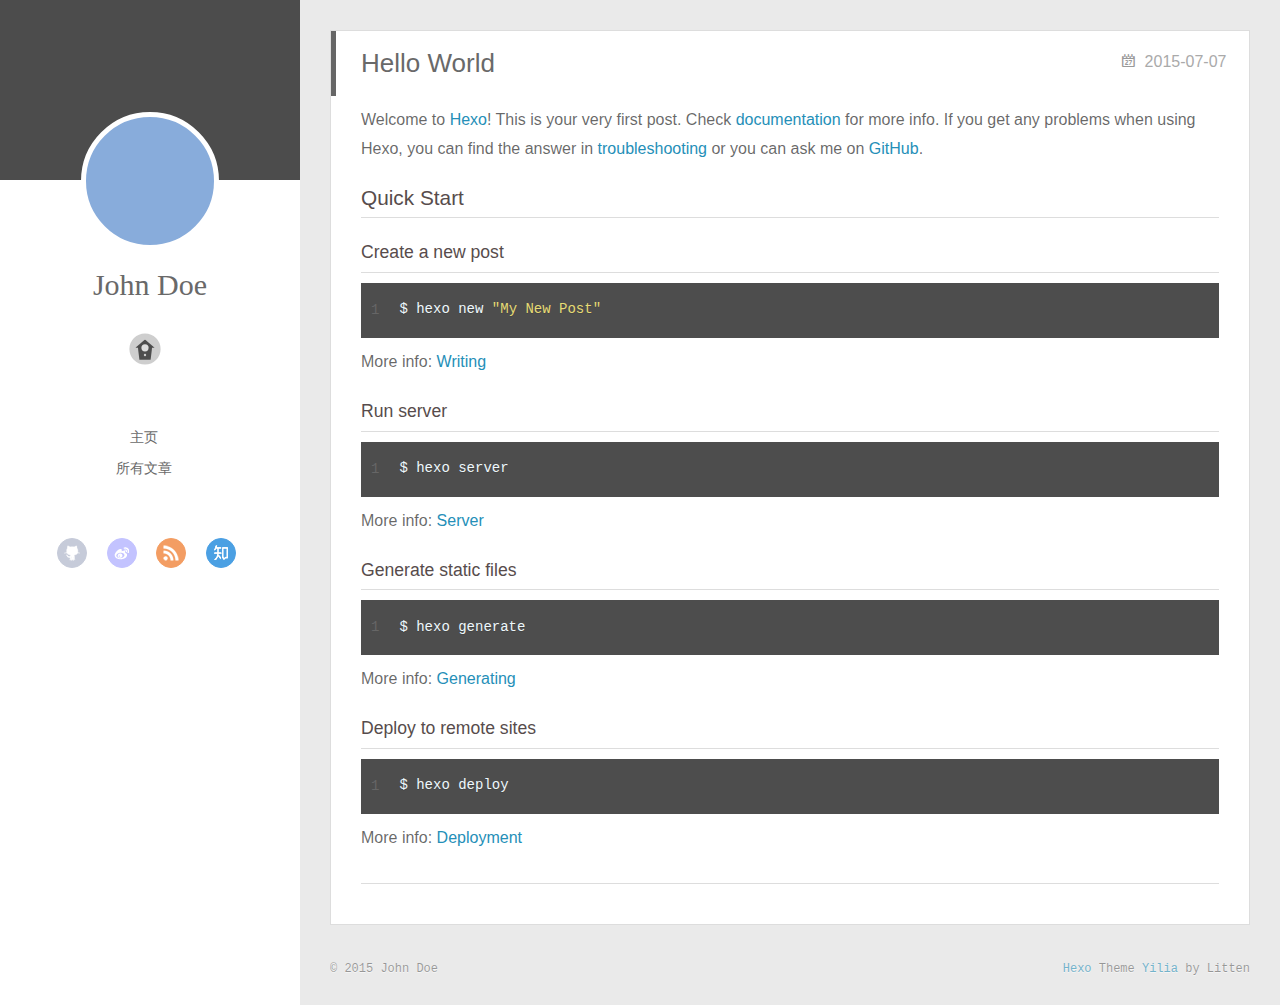
==== index.html @ b0543383 "Site updated: 2015-07-07 23:14:39" ====
<!DOCTYPE html>
<html>
<head>
  <meta charset="utf-8">
  
  <title>Hexo</title>
  <meta name="viewport" content="width=device-width, initial-scale=1, maximum-scale=1">
  <meta name="description">
<meta property="og:type" content="website">
<meta property="og:title" content="Hexo">
<meta property="og:url" content="http://yoursite.com/index.html">
<meta property="og:site_name" content="Hexo">
<meta property="og:description">
<meta name="twitter:card" content="summary">
<meta name="twitter:title" content="Hexo">
<meta name="twitter:description">
  
    <link rel="alternative" href="/atom.xml" title="Hexo" type="application/atom+xml">
  
  
    <link rel="icon" href="/favicon.png">
  
  <link rel="stylesheet" href="/css/style.css" type="text/css">
</head>
<body>
  <div id="container">
    <div class="left-col">
    <div class="overlay"></div>
<div class="intrude-less">
	<header id="header" class="inner">
		<a href="/" class="profilepic">
			
			<img lazy-src="null" class="js-avatar">
			
		</a>

		<hgroup>
		  <h1 class="header-author"><a href="/">John Doe</a></h1>
		</hgroup>

		

		
			<div class="switch-btn">
				<div class="icon">
					<div class="icon-ctn">
						<div class="icon-wrap icon-house" data-idx="0">
							<div class="birdhouse"></div>
							<div class="birdhouse_holes"></div>
						</div>
						<div class="icon-wrap icon-ribbon hide" data-idx="1">
							<div class="ribbon"></div>
						</div>
						
						<div class="icon-wrap icon-link hide" data-idx="2">
							<div class="loopback_l"></div>
							<div class="loopback_r"></div>
						</div>
						
						
						<div class="icon-wrap icon-me hide" data-idx="3">
							<div class="user"></div>
							<div class="shoulder"></div>
						</div>
						
					</div>
					
				</div>
				<div class="tips-box hide">
					<div class="tips-arrow"></div>
					<ul class="tips-inner">
						<li>菜单</li>
						<li>标签</li>
						
						<li>友情链接</li>
						
						
						<li>关于我</li>
						
					</ul>
				</div>
			</div>
		

		<div class="switch-area">
			<div class="switch-wrap">
				<section class="switch-part switch-part1">
					<nav class="header-menu">
						<ul>
						
							<li><a href="/">主页</a></li>
				        
							<li><a href="/archives">所有文章</a></li>
				        
						</ul>
					</nav>
					<nav class="header-nav">
						<div class="social">
							
								<a class="github" target="_blank" href="/#" title="github">github</a>
					        
								<a class="weibo" target="_blank" href="/#" title="weibo">weibo</a>
					        
								<a class="rss" target="_blank" href="/#" title="rss">rss</a>
					        
								<a class="zhihu" target="_blank" href="/#" title="zhihu">zhihu</a>
					        
						</div>
					</nav>
				</section>
				
				
				<section class="switch-part switch-part2">
					<div class="widget tagcloud" id="js-tagcloud">
						
					</div>
				</section>
				
				
				
				<section class="switch-part switch-part3">
					<div id="js-friends">
					
			          <a target="_blank" class="main-nav-link switch-friends-link" href="http://localhost:4000/">奥巴马的博客</a>
			        
			          <a target="_blank" class="main-nav-link switch-friends-link" href="http://localhost:4000/">卡卡的美丽传说</a>
			        
			          <a target="_blank" class="main-nav-link switch-friends-link" href="http://localhost:4000/">本泽马的博客</a>
			        
			          <a target="_blank" class="main-nav-link switch-friends-link" href="http://localhost:4000/">吉格斯的博客</a>
			        
			          <a target="_blank" class="main-nav-link switch-friends-link" href="http://localhost:4000/">习大大大不同</a>
			        
			          <a target="_blank" class="main-nav-link switch-friends-link" href="http://localhost:4000/">托蒂的博客</a>
			        
			        </div>
				</section>
				

				
				
				<section class="switch-part switch-part4">
				
					<div id="js-aboutme">我是谁，我从哪里来，我到哪里去？我就是我，是颜色不一样的吃货…</div>
				</section>
				
			</div>
		</div>
	</header>				
</div>
    </div>
    <div class="mid-col">
      <nav id="mobile-nav">
  	<div class="overlay">
  		<div class="slider-trigger"></div>
  		<h1 class="header-author js-mobile-header hide">John Doe</h1>
  	</div>
	<div class="intrude-less">
		<header id="header" class="inner">
			<div class="profilepic">
				<img lazy-src="null" class="js-avatar">
			</div>
			<hgroup>
			  <h1 class="header-author">John Doe</h1>
			</hgroup>
			
			<nav class="header-menu">
				<ul>
				
					<li><a href="/">主页</a></li>
		        
					<li><a href="/archives">所有文章</a></li>
		        
		        <div class="clearfix"></div>
				</ul>
			</nav>
			<nav class="header-nav">
				<div class="social">
					
						<a class="github" target="_blank" href="/#" title="github">github</a>
			        
						<a class="weibo" target="_blank" href="/#" title="weibo">weibo</a>
			        
						<a class="rss" target="_blank" href="/#" title="rss">rss</a>
			        
						<a class="zhihu" target="_blank" href="/#" title="zhihu">zhihu</a>
			        
				</div>
			</nav>
		</header>				
	</div>
</nav>
      <div class="body-wrap">
  
    <article id="post-hello-world" class="article article-type-post" itemscope itemprop="blogPost">
  
    <div class="article-meta">
      <a href="/2015/07/07/hello-world/" class="article-date">
  	<time datetime="2015-07-07T14:28:17.000Z" itemprop="datePublished">2015-07-07</time>
</a>
    </div>
  
  <div class="article-inner">
    
      <input type="hidden" class="isFancy" />
    
    
      <header class="article-header">
        
  
    <h1 itemprop="name">
      <a class="article-title" href="/2015/07/07/hello-world/">Hello World</a>
    </h1>
  

      </header>
      
    
    <div class="article-entry" itemprop="articleBody">
      
        <p>Welcome to <a href="http://hexo.io/" target="_blank" rel="external">Hexo</a>! This is your very first post. Check <a href="http://hexo.io/docs/" target="_blank" rel="external">documentation</a> for more info. If you get any problems when using Hexo, you can find the answer in <a href="http://hexo.io/docs/troubleshooting.html" target="_blank" rel="external">troubleshooting</a> or you can ask me on <a href="https://github.com/hexojs/hexo/issues" target="_blank" rel="external">GitHub</a>.</p>
<h2 id="Quick_Start">Quick Start</h2><h3 id="Create_a_new_post">Create a new post</h3><figure class="highlight bash"><table><tr><td class="gutter"><pre><span class="line">1</span><br></pre></td><td class="code"><pre><span class="line">$ hexo new <span class="string">"My New Post"</span></span><br></pre></td></tr></table></figure>
<p>More info: <a href="http://hexo.io/docs/writing.html" target="_blank" rel="external">Writing</a></p>
<h3 id="Run_server">Run server</h3><figure class="highlight bash"><table><tr><td class="gutter"><pre><span class="line">1</span><br></pre></td><td class="code"><pre><span class="line">$ hexo server</span><br></pre></td></tr></table></figure>
<p>More info: <a href="http://hexo.io/docs/server.html" target="_blank" rel="external">Server</a></p>
<h3 id="Generate_static_files">Generate static files</h3><figure class="highlight bash"><table><tr><td class="gutter"><pre><span class="line">1</span><br></pre></td><td class="code"><pre><span class="line">$ hexo generate</span><br></pre></td></tr></table></figure>
<p>More info: <a href="http://hexo.io/docs/generating.html" target="_blank" rel="external">Generating</a></p>
<h3 id="Deploy_to_remote_sites">Deploy to remote sites</h3><figure class="highlight bash"><table><tr><td class="gutter"><pre><span class="line">1</span><br></pre></td><td class="code"><pre><span class="line">$ hexo deploy</span><br></pre></td></tr></table></figure>
<p>More info: <a href="http://hexo.io/docs/deployment.html" target="_blank" rel="external">Deployment</a></p>

      
    </div>
    
    <div class="article-info article-info-index">
      
      
      

      
      <div class="clearfix"></div>
    </div>
    
  </div>
  
</article>







  
  
</div>
      <footer id="footer">
  <div class="outer">
    <div id="footer-info">
    	<div class="footer-left">
    		&copy; 2015 John Doe
    	</div>
      	<div class="footer-right">
      		<a href="http://hexo.io/" target="_blank">Hexo</a>  Theme <a href="https://github.com/litten/hexo-theme-yilia" target="_blank">Yilia</a> by Litten
      	</div>
    </div>
  </div>
</footer>
    </div>
    
  <link rel="stylesheet" href="/fancybox/jquery.fancybox.css" type="text/css">


<script>
	var yiliaConfig = {
		fancybox: true,
		mathjax: true,
		animate: true,
		isHome: true,
		isPost: false,
		isArchive: false,
		isTag: false,
		isCategory: false,
		open_in_new: false
	}
</script>
<script src="http://7.url.cn/edu/jslib/comb/require-2.1.6,jquery-1.9.1.min.js" type="text/javascript"></script>
<script src="/js/main.js" type="text/javascript"></script>






<script type="text/x-mathjax-config">
MathJax.Hub.Config({
    tex2jax: {
        inlineMath: [ ['$','$'], ["\\(","\\)"]  ],
        processEscapes: true,
        skipTags: ['script', 'noscript', 'style', 'textarea', 'pre', 'code']
    }
});

MathJax.Hub.Queue(function() {
    var all = MathJax.Hub.getAllJax(), i;
    for(i=0; i < all.length; i += 1) {
        all[i].SourceElement().parentNode.className += ' has-jax';                 
    }       
});
</script>

<script type="text/javascript" src="http://cdn.mathjax.org/mathjax/latest/MathJax.js?config=TeX-AMS-MML_HTMLorMML">
</script>


  </div>
</body>
</html>
---- css/style.css ----
body {
  width: 100%;
}
body:before,
body:after {
  content: "";
  display: table;
}
body:after {
  clear: both;
}
@font-face {
  font-family: 'FontAwesome';
  src: url("fonts/fontawesome-webfont.eot");
  src: url("fonts/fontawesome-webfont.eot?#iefix") format("embedded-opentype"), url("fonts/fontawesome-webfont.woff") format("woff"), url("fonts/fontawesome-webfont.ttf") format("truetype"), url("fonts/fontawesome-webfont.svgz#FontAwesomeRegular") format("svg"), url("fonts/fontawesome-webfont.svg#FontAwesomeRegular") format("svg");
  font-weight: normal;
  font-style: normal;
}
html,
body,
div,
span,
applet,
object,
iframe,
h1,
h2,
h3,
h4,
h5,
h6,
p,
blockquote,
pre,
a,
abbr,
acronym,
address,
big,
cite,
code,
del,
dfn,
em,
img,
ins,
kbd,
q,
s,
samp,
small,
strike,
strong,
sub,
sup,
tt,
var,
dl,
dt,
dd,
ol,
ul,
li,
fieldset,
form,
label,
legend,
table,
caption,
tbody,
tfoot,
thead,
tr,
th,
td {
  margin: 0;
  padding: 0;
  border: 0;
  outline: 0;
  font-weight: inherit;
  font-style: inherit;
  font-family: inherit;
  font-size: 100%;
  vertical-align: baseline;
}
body {
  line-height: 1;
  color: #000;
  background: #fff;
}
ol,
ul {
  list-style: none;
}
table {
  border-collapse: separate;
  border-spacing: 0;
  vertical-align: middle;
}
caption,
th,
td {
  text-align: left;
  font-weight: normal;
  vertical-align: middle;
}
a img {
  border: none;
}
ol {
  list-style: decimal;
  padding-left: 20px;
}
ul {
  list-style: none;
}
input,
button {
  margin: 0;
  padding: 0;
}
input::-moz-focus-inner,
button::-moz-focus-inner {
  border: 0;
  padding: 0;
}
@font-face {
  font-family: FontAwesome;
  font-style: normal;
  font-weight: normal;
  src: url("fonts/fontawesome-webfont.eot?v=#4.0.3");
  src: url("fonts/fontawesome-webfont.eot?#iefix&v=#4.0.3") format("embedded-opentype"), url("fonts/fontawesome-webfont.woff?v=#4.0.3") format("woff"), url("fonts/fontawesome-webfont.ttf?v=#4.0.3") format("truetype"), url("fonts/fontawesome-webfont.svg#fontawesomeregular?v=#4.0.3") format("svg");
}
html,
body,
#container {
  height: 100%;
}
body {
  font-family: "微软雅黑", "HelveticaNeue-Light", "Helvetica Neue Light", "Helvetica Neue", Helvetica, Arial, sans-serif;
  font-size: 16px;
  background: #fff;
  color: rgba(0,0,0,0.6);
  -webkit-overflow-scrolling: touch;
}
h1,
h2,
h3 {
  display: block;
}
h1 {
  font-size: 1.5em;
}
h2 {
  font-size: 1.3em;
}
h3 {
  font-size: 1.1em;
}
h4,
h5,
h6 {
  font-size: 1em;
}
a {
  text-decoration: none;
  outline-width: 0;
  color: #258fb8;
  outline: none;
}
.alignleft {
  float: left;
}
.alignright {
  float: right;
}
.clearfix {
  *zoom: 1;
}
.clearfix:after {
  content: "";
  display: table;
  clear: both;
}
.inner {
  width: 1000px;
  margin: 0 auto;
}
.hide {
  display: none;
}
@media screen and (max-width: 1040px) {
  .inner {
    width: 100%;
  }
}
#container {
  position: relative;
  min-height: 100%;
}
#container #mobile-nav {
  display: none;
}
#container #mobile-nav .overlay {
  height: 110px;
  position: absolute;
  width: 100%;
  background: #4d4d4d;
}
#container #mobile-nav .overlay.fixed {
  position: fixed;
  height: 42px;
  z-index: 99;
}
#container #mobile-nav #header {
  padding: 10px 0 0 0;
}
#container #mobile-nav #header .profilepic {
  display: block;
  position: relative;
  z-index: 100;
}
#container #mobile-nav #header .header-menu {
  height: auto;
  margin: 10px;
}
#container #mobile-nav #header .header-menu ul {
  text-align: center;
  cursor: default;
}
#container #mobile-nav #header .header-menu li {
  display: inline-block;
  margin: 3px;
}
#container .left-col {
  background: #fff;
  width: 300px;
  position: fixed;
  opacity: 1;
  -webkit-transition: all 0.2s ease-in;
  -moz-transition: all 0.2s ease-in;
  -ms-transition: all 0.2s ease-in;
  transition: all 0.2s ease-in;
  height: 100%;
}
#container .left-col .overlay {
  width: 100%;
  height: 180px;
  background-color: #000;
  position: absolute;
  opacity: 0.7;
}
#container .left-col .intrude-less {
  width: 76%;
  text-align: center;
  margin: 112px auto 0;
}
#container .mid-col {
  position: absolute;
  right: 0;
  min-height: 100%;
  background: #eaeaea;
  left: 300px;
  width: auto;
}
@media screen and (max-width: 800px) {
  #container .left-col {
    display: none;
  }
  #container .mid-col {
    left: 0;
  }
  #container #header .header-nav {
    position: relative;
  }
  #container .header-author.fixed {
    position: fixed;
    top: -13px;
    width: 100%;
    color: #ddd;
  }
  #container .overlay .slider-trigger {
    position: absolute;
    z-index: 101;
    bottom: 0;
    left: 0;
    width: 42px;
    height: 42px;
  }
  #container .overlay .slider-trigger:hover {
    background: #444;
  }
  #container .overlay .slider-trigger:before {
    color: #ddd;
    content: "\f00b";
    font: 16px FontAwesome;
    width: 16px;
    height: 16px;
    margin-left: 9px;
    margin-top: 14px;
    display: block;
  }
  #container .article-header {
    border-left: none;
    padding: 0;
    border-bottom: 1px dotted #ddd;
  }
  #container .article-header h1 {
    margin-bottom: 10px;
  }
  #container .header-subtitle {
    padding: 0 24px;
  }
  #container .article-info-index.article-info {
    padding-top: 10px;
    margin: 0;
    border-top: 1px solid #ddd;
  }
  #container .article-info-post.article-info {
    margin: 0;
    padding-top: 10px;
    border: none;
  }
  #container .article-more-link a {
    float: right;
  }
  #container #viewer-box .viewer-box-l {
    font-size: 14px;
  }
  #container .article {
    padding: 10px;
    margin: 10px;
    font-size: 14px;
  }
  #container .article .article-entry {
    padding-left: 0;
    padding-right: 0;
    padding-top: 10px;
  }
  #container .article .article-title {
    font-size: 18px;
    max-width: 185px;
    display: block;
    margin: 0;
  }
  #container .article .article-meta {
    width: auto;
    height: 30px;
    margin-top: -5px;
    position: ralative;
  }
  #container .article .article-meta .article-date {
    font-size: 12px;
    -webkit-border-radius: 0;
    border-radius: 0;
    color: #666;
    background: none;
    height: auto;
    padding: 0;
    margin: 0;
    width: 100%;
    text-align: left;
    margin-left: 10px;
  }
  #container .article .article-meta .article-date time {
    width: auto;
    float: right;
    margin-right: 10px;
  }
  #container .article .article-meta .article-tag-list {
    margin-top: 7px;
    position: absolute;
    right: 10px;
    top: 0;
  }
  #container .article .article-meta .article-tag-list:before {
    float: left;
    margin-top: 1px;
    left: 0;
  }
  #container .article .article-meta .article-tag-list .article-tag-list-item {
    float: left;
    padding-left: 0;
    width: auto;
    max-width: 83px;
  }
  #container .article .article-meta .article-category {
    margin-top: 7px;
    position: absolute;
    right: 10px;
    top: -30px;
  }
  #container .article .article-meta .article-category:before {
    float: left;
    margin-top: 1px;
    left: 15px;
  }
  #container .article .article-meta .article-category .article-category-link {
    max-width: 83px;
    width: auto;
    padding-left: 10px;
  }
  #container .article .article-nav-link-wrap {
    margin: 5px 0;
  }
  #container .article .article-nav-link-wrap strong {
    float: left;
    margin-right: 5px;
  }
  #container .article #article-nav-older {
    float: none;
    display: block;
  }
  #container .share {
    padding: 3px 10px;
  }
  #container .duoshuo {
    padding: 0 13px;
  }
  #container #disqus_thread {
    padding: 0 13px;
  }
  #container #mobile-nav {
    display: block;
  }
  #container #page-nav .extend {
    opacity: 1;
  }
  #container .instagram .open-ins {
    left: 2px;
    top: -30px;
    color: #aaa;
  }
  #container .info-on-right {
    float: initial;
  }
  #container .archives-wrap {
    margin: 10px 10px 0px;
    padding: 10px;
  }
  #container .archives-wrap .archive-article-title {
    font-size: 14px;
  }
  #container .archives-wrap .archive-year-wrap {
    position: relative;
    padding: 0 0 0 0;
  }
  #container .archives-wrap .archive-year-wrap a {
    padding: 0 0 0 0;
  }
  #container .archives-wrap .article-meta .archive-article-date {
    font-size: 12px;
    margin-right: 10px;
    margin-top: -5px;
  }
  #container .archives-wrap .article-meta .article-tag-list-link {
    font-size: 12px;
  }
  #container .archives .archive-article {
    padding: 10px 0;
    margin-left: 0;
  }
  #container #footer .footer-left {
    float: initial;
    margin-bottom: 10px;
  }
  #container #footer .footer-right {
    float: initial;
  }
}
.header-author {
  text-align: center;
  margin: 0.67em 0;
  font-family: Roboto, "Roboto", serif;
  font-size: 30px;
  -webkit-transition: 0.3s;
  -moz-transition: 0.3s;
  -ms-transition: 0.3s;
  transition: 0.3s;
}
#header {
  width: 100%;
}
#header a {
  color: #696969;
}
#header a:hover {
  color: #b0a0aa;
}
#header .profilepic {
  text-align: center;
  display: block;
  border: 5px solid #fff;
  -webkit-border-radius: 300px;
  border-radius: 300px;
  width: 128px;
  height: 128px;
  margin: 0 auto;
  position: relative;
  overflow: hidden;
  background: #88acdb;
  -webkit-transition: all 0.2s ease-in;
  display: -webkit-box;
  -webkit-box-orient: horizontal;
  -webkit-box-pack: center;
  -webkit-box-align: center;
  text-align: center;
}
#header .profilepic img {
  width: 20%;
  height: 20%;
  -webkit-border-radius: 300px;
  border-radius: 300px;
  opacity: 0;
  -webkit-transition: all 0.2s ease-in;
}
#header .profilepic img.show {
  width: 100%;
  height: 100%;
  opacity: 1;
}
#header .header-subtitle {
  text-align: center;
  color: #999;
  font-size: 14px;
  line-height: 25px;
  overflow: hidden;
  text-overflow: ellipsis;
  display: -webkit-box;
  -webkit-line-clamp: 2;
  -webkit-box-orient: vertical;
}
#header .header-menu {
  font-weight: 300;
  line-height: 31px;
  cursor: pointer;
  text-transform: uppercase;
  float: none;
  height: 150px;
  margin-left: -12px;
  text-align: center;
  display: -webkit-box;
  -webkit-box-orient: horizontal;
  -webkit-box-pack: center;
  -webkit-box-align: center;
}
#header .header-menu li {
  cursor: default;
}
#header .header-menu li a {
  font-size: 14px;
  min-width: 300px;
}
#header .switch-area {
  position: relative;
  width: 100%;
  overflow: hidden;
  min-height: 500px;
  font-size: 14px;
}
#header .switch-area .switch-wrap {
  -webkit-transition: -webkit-transform 0.3s ease-in;
  -moz-transition: -moz-transform 0.3s ease-in;
  -ms-transition: -ms-transform 0.3s ease-in;
  transition: transform 0.3s ease-in;
  position: relative;
}
#header .turn-left {
  -webkit-transform: translate(-100%, 0);
  -moz-transform: translate(-100%, 0);
  -ms-transform: translate(-100%, 0);
  transform: translate(-100%, 0);
}
#header .header-nav {
  width: 100%;
  position: absolute;
  -webkit-transition: -webkit-transform 0.3s ease-in;
  -moz-transition: -moz-transform 0.3s ease-in;
  -ms-transition: -ms-transform 0.3s ease-in;
  transition: transform 0.3s ease-in;
}
#header .header-nav .social {
  margin-right: 15px;
  margin-top: 10px;
  text-align: center;
}
#header .header-nav .social a {
  -webkit-border-radius: 50%;
  border-radius: 50%;
  display: -moz-inline-stack;
  display: inline-block;
  vertical-align: middle;
  *vertical-align: auto;
  zoom: 1;
  *display: inline;
  text-indent: -9999px;
  margin: 0 8px 15px 8px;
  opacity: 0.7;
  width: 28px;
  height: 28px;
  -webkit-transition: 0.3s;
  -moz-transition: 0.3s;
  -ms-transition: 0.3s;
  transition: 0.3s;
}
#header .header-nav .social a:hover {
  opacity: 1;
}
#header .header-nav .social a:last-of-type {
  margin-right: 0;
}
#header .header-nav .social a.weibo {
  background: url("/img/weibo.png") center no-repeat #aaf;
  border: 1px solid #aaf;
}
#header .header-nav .social a.weibo:hover {
  border: 1px solid #aaf;
}
#header .header-nav .social a.rss {
  background: url("/img/rss.png") center no-repeat #ef7522;
  border: 1px solid #ef7522;
}
#header .header-nav .social a.rss:hover {
  border: 1px solid #cf5d0f;
}
#header .header-nav .social a.github {
  background: url("/img/github.png") center no-repeat #afb6ca;
  border: 1px solid #afb6ca;
}
#header .header-nav .social a.github:hover {
  border: 1px solid #909ab6;
}
#header .header-nav .social a.facebook {
  background: url("/img/facebook.png") center no-repeat #3b5998;
  border: 1px solid #3b5998;
}
#header .header-nav .social a.facebook:hover {
  border: 1px solid #2d4373;
}
#header .header-nav .social a.google {
  background: url("/img/google.png") center no-repeat #c83d20;
  border: 1px solid #c83d20;
}
#header .header-nav .social a.google:hover {
  border: 1px solid #9c3019;
}
#header .header-nav .social a.twitter {
  background: url("/img/twitter.png") center no-repeat #55cff8;
  border: 1px solid #55cff8;
}
#header .header-nav .social a.twitter:hover {
  border: 1px solid #24c1f6;
}
#header .header-nav .social a.linkedin {
  background: url("/img/linkedin.png") center no-repeat #005a87;
  border: 1px solid #005a87;
}
#header .header-nav .social a.linkedin:hover {
  border: 1px solid #006b98;
}
#header .header-nav .social a.zhihu {
  background: url("/img/zhihu.png") center no-repeat #0078d8;
  border: 1px solid #0078d8;
}
#header .header-nav .social a.zhihu:hover {
  border: 1px solid #0078d8;
}
#header .header-nav .social a.douban {
  background: url("/img/douban.png") center no-repeat #06c611;
  border: 1px solid #06c611;
}
#header .header-nav .social a.douban:hover {
  border: 1px solid #06c611;
}
#header .header-nav .social a.mail {
  background: url("/img/mail.png") center no-repeat #005a87;
  border: 1px solid #005a87;
}
#header .header-nav .social a.mail:hover {
  border: 1px solid #006b98;
}
#header .switch-part {
  width: 100%;
  position: absolute;
}
#header .switch-part1 {
  left: 0;
}
#header .switch-part2 {
  left: 100%;
  top: 20px;
  overlay-x: hidden;
  overflow-y: auto;
  max-height: 200px;
}
#header .switch-part3 {
  left: 200%;
  line-height: 30px;
}
#header .switch-part3 .switch-friends-link {
  margin-right: 9px;
  -webkit-border-radius: 3px;
  border-radius: 3px;
  padding: 5px;
}
#header .switch-part3 .switch-friends-link:hover {
  background: #88acdb;
  color: #fff;
}
#header .switch-part4 {
  left: 300%;
  text-align: left;
  line-height: 30px;
}
.duoshuo {
  padding: 0 40px;
}
#disqus_thread {
  padding: 0 40px;
}
.archives-wrap {
  position: relative;
  margin: 0 30px;
  padding-right: 60px;
  border-bottom: 1px solid #eee;
  background: #fff;
}
.archives-wrap:first-child {
  margin-top: 30px;
}
.archives-wrap:last-child {
  margin-bottom: 80px;
}
.archives-wrap .archive-year-wrap {
  line-height: 35px;
  width: 200px;
  position: absolute;
  padding-top: 15px;
  font-size: 1.8em;
}
.archives-wrap .archive-year-wrap a {
  color: #666;
  font-weight: bold;
  padding-left: 48px;
}
.archives {
  position: relative;
}
.archives .article-info {
  border: none;
}
.archives .archive-article {
  margin-left: 200px;
  padding: 20px 0;
  border-bottom: 1px solid #eee;
  border-top: 1px solid #fff;
  position: relative;
}
.archives .archive-article:first-child {
  border-top: none;
}
.archives .archive-article:last-child {
  border-bottom: none;
}
.archives .archive-article-title {
  font-size: 16px;
  color: #333;
  -webkit-transition: color 0.3s;
  -moz-transition: color 0.3s;
  -ms-transition: color 0.3s;
  transition: color 0.3s;
}
.archives .archive-article-title:hover {
  color: #657b83;
}
.archives .archive-article-title span {
  display: block;
  color: #a8a8a8;
  font-size: 12px;
  line-height: 14px;
  height: 7px;
  padding-left: 2px;
}
.archives .archive-article-title span:before {
  display: inline-block;
  content: "“";
  font-family: serif;
  font-size: 30px;
  float: left;
  margin: 4px 4px 0 -12px;
  color: #c8c8c8;
}
.archive-article-inner .archive-article-header {
  position: relative;
}
.archive-article-inner .article-meta {
  position: relative;
  float: right;
  margin-top: -10px;
  color: #555;
  background: none;
  text-align: right;
  width: auto;
}
.archive-article-inner .article-meta .article-date time {
  color: #aaa;
}
.archive-article-inner .article-meta .archive-article-date,
.archive-article-inner .article-meta .article-tag-list {
  margin-right: 30px;
  display: -moz-inline-stack;
  display: inline-block;
  vertical-align: middle;
  zoom: 1;
  color: #666;
  font-size: 14px;
}
.archive-article-inner .article-meta .archive-article-date {
  cursor: default;
  font-size: 12px;
  margin-bottom: 5px;
  margin-top: -10px;
}
.archive-article-inner .article-meta .archive-article-date time:before {
  content: "\f073";
  color: #999;
  position: relative;
  margin-right: 10px;
  font: 16px FontAwesome;
}
.archive-article-inner .article-meta .article-category:before {
  float: left;
  margin-top: 1px;
  left: 15px;
}
.archive-article-inner .article-meta .article-category .article-category-link {
  width: auto;
  max-width: 83px;
  padding-left: 10px;
}
.archive-article-inner .article-meta .article-tag-list {
  margin-top: 0px;
}
.archive-article-inner .article-meta .article-tag-list:before {
  left: 15px;
}
.archive-article-inner .article-meta .article-tag-list .article-tag-list-item {
  display: inline-block;
  width: auto;
  max-width: 83px;
  padding-left: 8px;
  font-size: 12px;
}
.body-wrap {
  margin-bottom: 80px;
}
.article {
  margin: 30px;
  position: relative;
  border: 1px solid #ddd;
  background: #fff;
  -webkit-transition: all 0.2s ease-in;
}
.article.show {
  visibility: visible;
  -webkit-animation: cd-bounce-1 0.6s;
  -moz-animation: cd-bounce-1 0.6s;
  -webkit-animation: cd-bounce-1 0.6s;
  -moz-animation: cd-bounce-1 0.6s;
  -ms-animation: cd-bounce-1 0.6s;
  animation: cd-bounce-1 0.6s;
}
.article.hidden {
  visibility: hidden;
}
.article img {
  max-width: 100%;
}
@-webkit-keyframes cd-bounce-1 {
  0% {
    opacity: 0;
    -webkit-transform: scale(1);
  }
  60% {
    opacity: 1;
    -webkit-transform: scale(1.01);
  }
  100% {
    -webkit-transform: scale(1);
  }
}
@-moz-keyframes cd-bounce-1 {
  0% {
    opacity: 0;
    -moz-transform: scale(1);
  }
  60% {
    opacity: 1;
    -moz-transform: scale(1.01);
  }
  100% {
    -moz-transform: scale(1);
  }
}
.article-index {
  margin-left: 200px;
  padding: 15px 0;
  margin-right: 75px;
}
.article-index .brief {
  display: block;
  color: #a8a8a8;
  font-size: 12px;
  line-height: 14px;
  height: 7px;
  padding-left: 2px;
}
.article-index .brief:before {
  display: inline-block;
  content: "“";
  font-family: serif;
  font-size: 30px;
  float: left;
  margin: 4px 4px 0 -12px;
  color: #c8c8c8;
}
.article-title {
  color: #696969;
  margin-left: 0px;
  font-weight: 300;
  line-height: 35px;
  margin-bottom: 20px;
  font-size: 26px;
  -webkit-transition: color 0.3s;
  -moz-transition: color 0.3s;
  -o-transition: color 0.3s;
  -webkit-transition: color 0.3s;
  -moz-transition: color 0.3s;
  -ms-transition: color 0.3s;
  transition: color 0.3s;
}
.article-title:hover {
  color: #b0a0aa;
}
.article-inner {
  position: relative;
  margin-bottom: 20px;
}
.article-header {
  border-left: 5px solid;
  padding: 15px 0px 15px 25px;
}
.article-info.info-on-right {
  margin: 10px 0 0 0;
  float: right;
}
.article-info-index.article-info {
  padding-top: 20px;
  margin: 30px 30px 0 30px;
  border-top: 1px solid #ddd;
}
.article-info-post.article-info {
  padding: 0;
  border: none;
  margin: -30px 0 20px 30px;
}
.article-entry {
  line-height: 1.8em;
  padding-right: 30px;
  padding-left: 30px;
}
.article-entry p {
  margin-top: 10px;
}
.article-entry p code,
.article-entry li code {
  padding: 1px 3px;
  margin: 0 3px;
  background: #ddd;
  border: 1px solid #ccc;
  font-family: Menlo, Monaco, "Andale Mono", "lucida console", "Courier New", monospace;
  word-wrap: break-word;
  font-size: 14px;
}
.article-entry blockquote {
  background: #ddd;
  border-left: 5px solid #ccc;
  padding: 15px 20px;
  margin-top: 10px;
  border-left: 5px solid #657b83;
  background: #f6f6f6;
}
.article-entry blockquote p {
  margin-top: 0;
}
.article-entry em {
  font-style: italic;
}
.article-entry ul li:before {
  content: "";
  width: 6px;
  height: 6px;
  border: 1px solid #999;
  -webkit-border-radius: 10px;
  border-radius: 10px;
  background: #aaa;
  display: inline-block;
  margin-right: 10px;
  float: left;
  margin-top: 12px;
}
.article-entry ul,
.article-entry ol {
  font-size: 14px;
  margin: 10px 0px;
}
.article-entry li ul,
.article-entry li ol {
  margin-left: 30px;
}
.article-entry li ul li:before,
.article-entry li ol li:before {
  content: "";
  background: #dedede;
}
.article-entry h1 {
  margin-top: 30px;
}
.article-entry h2 {
  margin-top: 20px;
  font-weight: 300;
  color: #574c4c;
  padding-bottom: 5px;
  border-bottom: 1px solid #ddd;
}
.article-entry h3,
.article-entry h4,
.article-entry h5,
.article-entry h6 {
  margin-top: 20px;
  font-weight: 300;
  color: #574c4c;
  padding-bottom: 5px;
  border-bottom: 1px solid #ddd;
}
.article-entry video {
  max-width: 100%;
}
.article-entry strong {
  font-weight: bold;
}
.article-entry .caption {
  display: block;
  font-size: 0.8em;
  color: #aaa;
}
.article-entry hr {
  height: 0;
  margin-top: 20px;
  margin-bottom: 20px;
  border-left: 0;
  border-right: 0;
  border-top: 1px solid #ddd;
  border-bottom: 1px solid #fff;
}
.article-entry pre {
  font-size: 1/0.9em;
  line-height: 1.5;
  margin-top: 10px;
  padding: 5px 15px;
  overflow-x: auto;
  color: #657b83;
  font-size: 10px;
  border: 1px solid #ccc;
  text-shadow: 0 1px #444;
  font-family: Menlo, Monaco, "Andale Mono", "lucida console", "Courier New", monospace;
}
.article-entry pre code {
  font-size: 14px;
}
.article-entry table {
  width: 100%;
  border: 1px solid #dedede;
  margin: 15px 0;
  border-collapse: collapse;
}
.article-entry table tr,
.article-entry table td {
  height: 35px;
}
.article-entry table thead tr {
  background: #f8f8f8;
}
.article-entry table tbody tr:hover {
  background: #efefef;
}
.article-entry table td,
.article-entry table th {
  border: 1px solid #dedede;
  padding: 0 10px;
}
.article-entry figure table {
  border: none;
  width: auto;
  margin: 0;
}
.article-entry figure table tbody tr:hover {
  background: none;
}
.article-meta {
  width: 150px;
  font-size: 14;
  text-align: right;
  position: absolute;
  right: 0;
  top: 23px;
  text-align: center;
  z-index: 1;
}
.article-meta time {
  color: #aaa;
}
.article-meta time:before {
  color: #999;
  content: "\f073";
  font: 17px FontAwesome;
  margin-right: 10px;
}
.article-more-link {
  margin-top: 5px;
  text-align: right;
}
.article-more-link a {
  background: #4d4d4d;
  color: #fff;
  font-size: 12px;
  padding: 2px 8px 4px;
  line-height: 16px;
  -webkit-border-radius: 2px;
  -moz-border-radius: 2px;
  -webkit-border-radius: 2px;
  border-radius: 2px;
  -webkit-transition: background 0.3s;
  -moz-transition: background 0.3s;
  -ms-transition: background 0.3s;
  transition: background 0.3s;
}
.article-more-link a:hover {
  background: #3c3c3c;
}
.article-more-link a.hidden {
  visibility: hidden;
}
#article-nav {
  margin: 80px 0 30px 0;
  padding-bottom: 10px;
}
#article-nav .article-nav-link-wrap {
  margin: 0px 30px 0px 30px;
  font-size: 14px;
  color: #333;
}
#article-nav .article-nav-link-wrap .article-nav-title {
  display: inline-block;
  font-size: 12px;
  color: #aaa;
  -webkit-transition: color 0.3s;
  -moz-transition: color 0.3s;
  -ms-transition: color 0.3s;
  transition: color 0.3s;
}
#article-nav .article-nav-link-wrap strong {
  background: #ddd;
  color: #fff;
  -webkit-border-radius: 100%;
  border-radius: 100%;
  width: 15px;
  height: 15px;
  display: inline-block;
  text-align: center;
  -webkit-transition: background 0.3s;
  -moz-transition: background 0.3s;
  -ms-transition: background 0.3s;
  transition: background 0.3s;
}
#article-nav .article-nav-link-wrap:hover strong {
  background: #4d4d4d;
}
#article-nav .article-nav-link-wrap:hover .article-nav-title {
  color: #4d4d4d;
}
#article-nav #article-nav-older {
  float: right;
}
@-moz-keyframes cd-bounce-1 {
  0% {
    opacity: 0;
    -webkit-transform: scale(1);
    -moz-transform: scale(1);
    -ms-transform: scale(1);
    -o-transform: scale(1);
    -webkit-transform: scale(1);
    -moz-transform: scale(1);
    -ms-transform: scale(1);
    transform: scale(1);
  }
  60% {
    opacity: 1;
    -webkit-transform: scale(1.01);
    -moz-transform: scale(1.01);
    -ms-transform: scale(1.01);
    -o-transform: scale(1.01);
    -webkit-transform: scale(1.01);
    -moz-transform: scale(1.01);
    -ms-transform: scale(1.01);
    transform: scale(1.01);
  }
  100% {
    -webkit-transform: scale(1);
    -moz-transform: scale(1);
    -ms-transform: scale(1);
    -o-transform: scale(1);
    -webkit-transform: scale(1);
    -moz-transform: scale(1);
    -ms-transform: scale(1);
    transform: scale(1);
  }
}
@-webkit-keyframes cd-bounce-1 {
  0% {
    opacity: 0;
    -webkit-transform: scale(1);
    -moz-transform: scale(1);
    -ms-transform: scale(1);
    -o-transform: scale(1);
    -webkit-transform: scale(1);
    -moz-transform: scale(1);
    -ms-transform: scale(1);
    transform: scale(1);
  }
  60% {
    opacity: 1;
    -webkit-transform: scale(1.01);
    -moz-transform: scale(1.01);
    -ms-transform: scale(1.01);
    -o-transform: scale(1.01);
    -webkit-transform: scale(1.01);
    -moz-transform: scale(1.01);
    -ms-transform: scale(1.01);
    transform: scale(1.01);
  }
  100% {
    -webkit-transform: scale(1);
    -moz-transform: scale(1);
    -ms-transform: scale(1);
    -o-transform: scale(1);
    -webkit-transform: scale(1);
    -moz-transform: scale(1);
    -ms-transform: scale(1);
    transform: scale(1);
  }
}
@-o-keyframes cd-bounce-1 {
  0% {
    opacity: 0;
    -webkit-transform: scale(1);
    -moz-transform: scale(1);
    -ms-transform: scale(1);
    -o-transform: scale(1);
    -webkit-transform: scale(1);
    -moz-transform: scale(1);
    -ms-transform: scale(1);
    transform: scale(1);
  }
  60% {
    opacity: 1;
    -webkit-transform: scale(1.01);
    -moz-transform: scale(1.01);
    -ms-transform: scale(1.01);
    -o-transform: scale(1.01);
    -webkit-transform: scale(1.01);
    -moz-transform: scale(1.01);
    -ms-transform: scale(1.01);
    transform: scale(1.01);
  }
  100% {
    -webkit-transform: scale(1);
    -moz-transform: scale(1);
    -ms-transform: scale(1);
    -o-transform: scale(1);
    -webkit-transform: scale(1);
    -moz-transform: scale(1);
    -ms-transform: scale(1);
    transform: scale(1);
  }
}
@keyframes cd-bounce-1 {
  0% {
    opacity: 0;
    -webkit-transform: scale(1);
    -moz-transform: scale(1);
    -ms-transform: scale(1);
    -o-transform: scale(1);
    -webkit-transform: scale(1);
    -moz-transform: scale(1);
    -ms-transform: scale(1);
    transform: scale(1);
  }
  60% {
    opacity: 1;
    -webkit-transform: scale(1.01);
    -moz-transform: scale(1.01);
    -ms-transform: scale(1.01);
    -o-transform: scale(1.01);
    -webkit-transform: scale(1.01);
    -moz-transform: scale(1.01);
    -ms-transform: scale(1.01);
    transform: scale(1.01);
  }
  100% {
    -webkit-transform: scale(1);
    -moz-transform: scale(1);
    -ms-transform: scale(1);
    -o-transform: scale(1);
    -webkit-transform: scale(1);
    -moz-transform: scale(1);
    -ms-transform: scale(1);
    transform: scale(1);
  }
}
.archives-wrap {
  position: relative;
  margin: 0 30px;
  padding-right: 60px;
  border-bottom: 1px solid #eee;
  background: #fff;
}
.archives-wrap:first-child {
  margin-top: 30px;
}
.archives-wrap:last-child {
  margin-bottom: 80px;
}
.archives-wrap .archive-year-wrap {
  line-height: 35px;
  width: 200px;
  position: absolute;
  padding-top: 15px;
  font-size: 1.8em;
}
.archives-wrap .archive-year-wrap a {
  color: #666;
  font-weight: bold;
  padding-left: 48px;
}
.archives {
  position: relative;
}
.archives .article-info {
  border: none;
}
.archives .archive-article {
  margin-left: 200px;
  padding: 20px 0;
  border-bottom: 1px solid #eee;
  border-top: 1px solid #fff;
  position: relative;
}
.archives .archive-article:first-child {
  border-top: none;
}
.archives .archive-article:last-child {
  border-bottom: none;
}
.archives .archive-article-title {
  font-size: 16px;
  color: #333;
  -webkit-transition: color 0.3s;
  -moz-transition: color 0.3s;
  -ms-transition: color 0.3s;
  transition: color 0.3s;
}
.archives .archive-article-title:hover {
  color: #657b83;
}
.archives .archive-article-title span {
  display: block;
  color: #a8a8a8;
  font-size: 12px;
  line-height: 14px;
  height: 7px;
  padding-left: 2px;
}
.archives .archive-article-title span:before {
  display: inline-block;
  content: "“";
  font-family: serif;
  font-size: 30px;
  float: left;
  margin: 4px 4px 0 -12px;
  color: #c8c8c8;
}
.archive-article-inner .archive-article-header {
  position: relative;
}
.archive-article-inner .article-meta {
  position: relative;
  float: right;
  margin-top: -10px;
  color: #555;
  background: none;
  text-align: right;
  width: auto;
}
.archive-article-inner .article-meta .article-date time {
  color: #aaa;
}
.archive-article-inner .article-meta .archive-article-date,
.archive-article-inner .article-meta .article-tag-list {
  margin-right: 30px;
  display: -moz-inline-stack;
  display: inline-block;
  vertical-align: middle;
  zoom: 1;
  color: #666;
  font-size: 14px;
}
.archive-article-inner .article-meta .archive-article-date {
  cursor: default;
  font-size: 12px;
  margin-bottom: 5px;
  margin-top: -10px;
}
.archive-article-inner .article-meta .archive-article-date time:before {
  content: "\f073";
  color: #999;
  position: relative;
  margin-right: 10px;
  font: 16px FontAwesome;
}
.archive-article-inner .article-meta .article-category:before {
  float: left;
  margin-top: 1px;
  left: 15px;
}
.archive-article-inner .article-meta .article-category .article-category-link {
  width: auto;
  max-width: 83px;
  padding-left: 10px;
}
.archive-article-inner .article-meta .article-tag-list {
  margin-top: 0px;
}
.archive-article-inner .article-meta .article-tag-list:before {
  left: 15px;
}
.archive-article-inner .article-meta .article-tag-list .article-tag-list-item {
  display: inline-block;
  width: auto;
  max-width: 83px;
  padding-left: 8px;
  font-size: 12px;
}
.article-entry pre,
.article-entry .highlight {
  background: #4d4d4d;
  margin: 10px 0;
  padding: 10px 10px;
  overflow: auto;
  color: #4c4c4c;
  line-height: 22.400000000000002px;
}
.article-entry .highlight .gutter pre,
.article-entry .gist .gist-file .gist-data .line-numbers {
  color: #666;
  font-size: 0.85em;
}
.article-entry pre,
.article-entry code {
  font-family: "Source Code Pro", Consolas, Monaco, Menlo, Consolas, monospace;
}
.article-entry code {
  background: #eee;
  text-shadow: 0 1px #fff;
  padding: 0 0.3em;
  border: none;
}
.article-entry pre {
  color: #eef8fc;
}
.article-entry pre code {
  background: none;
  text-shadow: none;
  padding: 0;
  color: #eef8fc;
}
.article-entry .highlight pre {
  border: none;
  margin: 0;
  padding: 0;
}
.article-entry .highlight table {
  margin: 0;
  width: auto;
}
.article-entry .highlight td {
  border: none;
  padding: 0;
}
.article-entry .highlight figcaption {
  font-size: 0.85em;
  color: #a6e22e;
  line-height: 1em;
  margin-bottom: 1em;
}
.article-entry .highlight figcaption:before,
.article-entry .highlight figcaption:after {
  content: "";
  display: table;
}
.article-entry .highlight figcaption:after {
  clear: both;
}
.article-entry .highlight figcaption a {
  float: right;
}
.article-entry .highlight .gutter pre {
  text-align: right;
  padding-right: 20px;
}
.article-entry .highlight .gutter pre .line {
  text-shadow: none;
}
.article-entry .highlight .line {
  font-size: 14px;
  height: 22.400000000000002px;
}
.article-entry .gist {
  margin: 0 -20px;
  border-style: solid;
  border-color: #ddd;
  border-width: 1px 0;
  background: #272822;
  padding: 15px 20px 15px 0;
}
.article-entry .gist .gist-file {
  border: none;
  font-family: "Source Code Pro", Consolas, Monaco, Menlo, Consolas, monospace;
  margin: 0;
}
.article-entry .gist .gist-file .gist-data {
  background: none;
  border: none;
}
.article-entry .gist .gist-file .gist-data .line-numbers {
  background: none;
  border: none;
  padding: 0 20px 0 0;
}
.article-entry .gist .gist-file .gist-data .line-data {
  padding: 0 !important;
}
.article-entry .gist .gist-file .highlight {
  margin: 0;
  padding: 0;
  border: none;
}
.article-entry .gist .gist-file .gist-meta {
  background: #272822;
  color: #a6e22e;
  font: 0.85em "Helvetica Neue", Helvetica, Arial, sans-serif;
  text-shadow: 0 0;
  padding: 0;
  margin-top: 1em;
  margin-left: 20px;
}
.article-entry .gist .gist-file .gist-meta a {
  color: #258fb8;
  font-weight: normal;
}
.article-entry .gist .gist-file .gist-meta a:hover {
  text-decoration: underline;
}
pre .comment {
  color: #ddd;
}
pre .title {
  color: #a6e22e;
}
pre .variable,
pre .attribute,
pre .tag,
pre .regexp,
pre .ruby .constant,
pre .xml .tag .title,
pre .xml .pi,
pre .xml .doctype,
pre .html .doctype,
pre .css .id,
pre .css .class,
pre .css .pseudo {
  color: #f2777a;
}
pre .number,
pre .preprocessor,
pre .built_in,
pre .literal,
pre .params,
pre .constant {
  color: #66d9ef;
}
pre .class,
pre .ruby .class .title,
pre .css .rules .attribute {
  color: #e6db74;
}
pre .string,
pre .value,
pre .inheritance,
pre .header,
pre .ruby .symbol,
pre .xml .cdata {
  color: #e6db74;
}
pre .css .hexcolor {
  color: #6cc;
}
pre .function,
pre .python .decorator,
pre .python .title,
pre .ruby .function .title,
pre .ruby .title .keyword,
pre .perl .sub,
pre .javascript .title,
pre .coffeescript .title {
  color: #69c;
}
pre .keyword,
pre .javascript .function {
  color: #f92672;
}
#footer {
  font-size: 12px;
  font-family: Menlo, Monaco, "Andale Mono", "lucida console", "Courier New", monospace;
  text-shadow: 0 1px #fff;
  position: absolute;
  bottom: 30px;
  opacity: 0.6;
  width: 100%;
  text-align: center;
}
#footer .outer {
  padding: 0 30px;
}
.footer-left {
  float: left;
}
.footer-right {
  float: right;
}
.share {
  padding: 0px 75px 30px 40px;
  margin-bottom: 15px;
}
.back_home {
  float: right;
}
.back_home a {
  font-weight: bold;
  margin-left: 10px;
}
.back_home a:hover {
  color: #6e6e6e;
}
#page-nav {
  text-align: center;
  margin-top: 30px;
}
#page-nav .page-number {
  width: 20px;
  height: 20px;
  background: #4d4d4d;
  -webkit-border-radius: 50%;
  -moz-border-radius: 50%;
  -webkit-border-radius: 50%;
  border-radius: 50%;
  display: inline-block;
  color: #fff;
  line-height: 20px;
  font-size: 12px;
  margin: 0 3px 30px;
}
#page-nav .page-number:hover {
  background: #5e5e5e;
}
#page-nav .current {
  background: #88acdb;
  cursor: default;
}
#page-nav .current:hover {
  background: #88acdb;
}
#page-nav .extend {
  color: #4d4d4d;
  margin: 0 27px;
  opacity: 0;
}
#page-nav .extend:hover {
  color: #5e5e5e;
}
#page-nav:hover .extend {
  opacity: 1;
}
#post-instagram {
  padding: 30px;
}
#post-instagram .article-entry {
  padding-right: 0;
}
.instagram {
  position: relative;
  min-height: 500px;
}
.instagram .open-ins {
  display: block;
  padding: 10px 0;
  position: absolute;
  right: 28px;
  top: -75px;
  color: #333;
}
.instagram .open-ins:hover {
  color: #657b83;
}
.instagram .year {
  display: inline;
}
.instagram .album h1 em {
  font-style: normal;
  font-size: 14px;
  margin-left: 10px;
}
.instagram .album ul {
  min-height: 149px;
  padding-top: 17px;
  border-bottom: 1px solid #ddd;
  list-style: none;
}
.instagram .album li {
  position: relative;
  display: inline-block;
  min-width: 157px;
  margin: 0;
}
.instagram .album li:before {
  display: none;
}
.instagram .album div.img-box {
  position: relative;
  margin: 0 20px 10px;
  -webkit-box-shadow: 0 1px 0 rgba(255,255,255,0.4), 0 1px 0 1px rgba(255,255,255,0.1);
  -moz-box-shadow: 0 1px 0 rgba(255,255,255,0.4), 0 1px 0 1px rgba(255,255,255,0.1);
  -webkit-box-shadow: 0 1px 0 rgba(255,255,255,0.4), 0 1px 0 1px rgba(255,255,255,0.1);
  box-shadow: 0 1px 0 rgba(255,255,255,0.4), 0 1px 0 1px rgba(255,255,255,0.1);
}
.instagram .album div.img-box .img-bg {
  position: absolute;
  top: 0;
  left: 0;
  bottom: 0px;
  width: 100%;
  margin: -5px;
  padding: 5px;
  background: rgba(204,204,204,0.8);
  -webkit-box-shadow: 0 0 0 1px rgba(0,0,0,0.04), 0 1px 5px rgba(0,0,0,0.1);
  -moz-box-shadow: 0 0 0 1px rgba(0,0,0,0.04), 0 1px 5px rgba(0,0,0,0.1);
  -webkit-box-shadow: 0 0 0 1px rgba(0,0,0,0.04), 0 1px 5px rgba(0,0,0,0.1);
  box-shadow: 0 0 0 1px rgba(0,0,0,0.04), 0 1px 5px rgba(0,0,0,0.1);
  -webkit-transition: all 0.15s ease-out 0.1s;
  -moz-transition: all 0.15s ease-out 0.1s;
  -o-transition: all 0.15s ease-out 0.1s;
  -webkit-transition: all 0.15s ease-out 0.1s;
  -moz-transition: all 0.15s ease-out 0.1s;
  -ms-transition: all 0.15s ease-out 0.1s;
  transition: all 0.15s ease-out 0.1s;
  opacity: 0.2;
  cursor: pointer;
  display: block;
}
.instagram .album div.img-box .img-bg:hover {
  opacity: 0;
}
.instagram .album div.img-box img {
  width: 100%;
  height: auto;
  display: block;
}
@media screen and (max-width: 600px) {
  .instagram .album ul {
    margin-left: 0;
    padding: 0;
    text-align: center;
  }
  .instagram .album li {
    max-width: 300px;
  }
  .instagram .album div.img-box {
    margin: 0;
  }
}
.switch-btn {
  margin-left: 74px;
  margin-top: 23px;
  position: relative;
  width: 70px;
  text-align: center;
}
.switch-btn .tips-box {
  position: relative;
}
.switch-btn .tips-box .tips-arrow {
  width: 0;
  height: 0;
  border-left: 5px solid transparent;
  border-right: 5px solid transparent;
  border-bottom: 6px solid #000;
  opacity: 0.8;
  position: absolute;
  top: -6px;
  left: 30px;
}
.switch-btn .tips-box .tips-inner {
  padding: 5px 8px 4px 8px;
  background-color: #000;
  color: #fff;
  width: 80px;
  text-align: center;
  -webkit-border-radius: 3px;
  border-radius: 3px;
  opacity: 0.8;
  position: absolute;
  z-index: 99;
  left: -13px;
}
.switch-btn .tips-box .tips-inner li {
  padding: 4px 0;
  cursor: pointer;
  font-size: 13px;
  color: #ddd;
}
.switch-btn .tips-box .tips-inner li:hover {
  background: #111;
}
.switch-btn .icon {
  height: 32px;
  width: 32px;
  background: #cecece;
  -webkit-border-radius: 100px;
  border-radius: 100px;
  position: relative;
  overflow: hidden;
  display: inline-block;
  padding: 10px;
  -webkit-transform: scale(0.6);
  -moz-transform: scale(0.6);
  -ms-transform: scale(0.6);
  transform: scale(0.6);
  cursor: pointer;
}
.switch-btn .icon-ctn {
  width: 34px;
  height: 34px;
  position: relative;
  overflow: hidden;
}
.switch-btn .icon-ctn .birdhouse {
  width: 0;
  height: 0;
  position: absolute;
  top: 0;
  left: 0;
  border-style: solid;
  border-color: transparent transparent #4d4d4d transparent;
  border-width: 0 16px 14px;
}
.switch-btn .icon-ctn .birdhouse:after {
  content: '';
  position: absolute;
  top: 12px;
  left: -12px;
  border-style: solid;
  border-color: #4d4d4d transparent transparent transparent;
  border-width: 100px 12px;
}
.switch-btn .icon-ctn .birdhouse_holes {
  width: 12px;
  height: 12px;
  background: #ddd;
  position: absolute;
  -webkit-border-radius: 60px;
  -moz-border-radius: 60px;
  -webkit-border-radius: 60px;
  border-radius: 60px;
  left: 10px;
  top: 8px;
}
.switch-btn .icon-ctn .birdhouse_holes:after {
  content: '';
  position: absolute;
  width: 4px;
  height: 4px;
  background: #ccc;
  bottom: -8px;
  left: 4px;
  -webkit-border-radius: 60px;
  -moz-border-radius: 60px;
  -webkit-border-radius: 60px;
  border-radius: 60px;
}
.switch-btn .icon-ctn .ribbon {
  width: 12px;
  height: 20px;
  background: #333;
  margin: 2px 0 0 10px;
}
.switch-btn .icon-ctn .ribbon:after {
  content: '';
  position: absolute;
  left: 10px;
  top: 16px;
  width: 0;
  height: 0;
  border: solid #333;
  border-color: transparent #333 transparent #333;
  border-width: 6px 6px 8px 6px;
}
.switch-btn .icon-ctn .loopback_l {
  width: 10px;
  height: 5px;
  border-style: solid;
  border-width: 0px 3px 3px 3px;
  border-color: #333;
  -webkit-border-radius: 0 0 50px 50px;
  border-radius: 0 0 50px 50px;
  position: absolute;
  top: 16px;
  left: 1px;
}
.switch-btn .icon-ctn .loopback_l:before {
  content: '';
  position: absolute;
  width: 0;
  height: 0;
  border-style: solid;
  border-width: 4px;
  border-color: transparent transparent transparent #333;
  bottom: 7px;
  left: 5px;
}
.switch-btn .icon-ctn .loopback_l:after {
  content: '';
  width: 5px;
  height: 5px;
  border-style: solid;
  border-width: 3px 0 0 3px;
  border-color: #333;
  -webkit-border-radius: 50px 0 0 0;
  border-radius: 50px 0 0 0;
  position: absolute;
  left: -3px;
  bottom: 5px;
}
.switch-btn .icon-ctn .loopback_r {
  width: 10px;
  height: 5px;
  border-style: solid;
  border-width: 3px 3px 0 3px;
  border-color: #333;
  -webkit-border-radius: 50px 50px 0 0;
  border-radius: 50px 50px 0 0;
  position: absolute;
  top: 8px;
  right: 2px;
}
.switch-btn .icon-ctn .loopback_r:before {
  content: '';
  position: absolute;
  width: 0;
  height: 0;
  border-style: solid;
  border-width: 4px;
  border-color: transparent #333 transparent transparent;
  top: 7px;
  right: 5px;
}
.switch-btn .icon-ctn .loopback_r:after {
  content: '';
  width: 5px;
  height: 5px;
  border-style: solid;
  border-width: 0 3px 3px 0;
  border-color: #333;
  -webkit-border-radius: 0 0 50px 0;
  border-radius: 0 0 50px 0;
  position: absolute;
  left: 5px;
  top: 5px;
}
.switch-btn .icon-ctn .user {
  width: 12px;
  height: 14px;
  background: #333;
  -webkit-border-radius: 5px 5px 0 0;
  border-radius: 5px 5px 0 0;
  margin-left: 10px;
  margin-top: 2px;
}
.switch-btn .icon-ctn .user:before {
  content: '';
  width: 0px;
  height: 0px;
  position: absolute;
  top: 17px;
  left: 0px;
  border-style: solid;
  border-color: transparent transparent #333 transparent;
  border-width: 0 16px 6px 16px;
}
.switch-btn .icon-ctn .user:after {
  content: '';
  width: 8px;
  height: 5px;
  background: #333;
  position: absolute;
  margin-top: 13px;
  margin-left: -4px;
}
.switch-btn .icon-ctn .shoulder {
  width: 32px;
  height: 6px;
  background: #333;
  position: absolute;
  bottom: 6px;
}
#header .tagcloud a {
  color: #fff;
}
.tagcloud a {
  display: inline-block;
  text-decoration: none;
  font-weight: normal;
  font-size: 10px;
  color: #fff;
  height: 18px;
  line-height: 18px;
  float: left;
  padding: 0 5px 0px 10px;
  position: relative;
  -webkit-border-radius: 0 5px 5px 0;
  border-radius: 0 5px 5px 0;
  margin: 5px 9px 5px 8px;
  font-family: Menlo, Monaco, "Andale Mono", "lucida console", "Courier New", monospace;
}
.tagcloud a:hover {
  opacity: 0.8;
}
.tagcloud a:before {
  content: " ";
  width: 0px;
  height: 0px;
  position: absolute;
  top: 0;
  left: -18px;
  border: 9px solid transparent;
}
.tagcloud a:after {
  content: " ";
  width: 4px;
  height: 4px;
  background-color: #fff;
  -webkit-border-radius: 4px;
  border-radius: 4px;
  -webkit-box-shadow: 0px 0px 0px 1px rgba(0,0,0,0.3);
  box-shadow: 0px 0px 0px 1px rgba(0,0,0,0.3);
  position: absolute;
  top: 7px;
  left: 2px;
}
.tagcloud a.color1 {
  background: #ff945c;
}
.tagcloud a.color1:before {
  border-right-color: #ff945c;
}
.tagcloud a.color2 {
  background: #f5c7b7;
}
.tagcloud a.color2:before {
  border-right-color: #f5c7b7;
}
.tagcloud a.color3 {
  background: #ba8f6c;
}
.tagcloud a.color3:before {
  border-right-color: #ba8f6c;
}
.tagcloud a.color4 {
  background: #cfb7c4;
}
.tagcloud a.color4:before {
  border-right-color: #cfb7c4;
}
.tagcloud a.color5 {
  background: #7b5d5f;
}
.tagcloud a.color5:before {
  border-right-color: #7b5d5f;
}
.article-tag-list .article-tag-list-item {
  float: left;
}
.article-tag {
  float: left;
}
.article-tag .article-tag-list {
  float: left;
}
.article-tag:before {
  float: left;
  color: #999;
  content: "\f06c";
  font: 16px FontAwesome;
  float: left;
  margin-right: 10px;
  margin-top: 9px;
}
.article-tag:after {
  float: left;
  content: "";
  margin-right: 20px;
  margin-top: 9px;
  float: left;
}
.article-category {
  float: left;
}
.article-category:before {
  float: left;
  color: #999;
  content: "\f02d";
  font: 16px FontAwesome;
  float: left;
  margin-right: 10px;
  margin-top: 9px;
}
.article-category:after {
  float: left;
  content: "";
  margin-right: 20px;
  margin-top: 9px;
  float: left;
}
.article-pop-out {
  float: left;
}
.article-pop-out:before {
  float: left;
  color: #999;
  content: "\f08d";
  font: 16px FontAwesome;
  float: left;
  margin-right: 10px;
  margin-top: 9px;
}
.article-pop-out:after {
  float: left;
  content: "";
  margin-right: 20px;
  margin-top: 9px;
  float: left;
}
::-webkit-scrollbar {
  width: 10px;
  height: 10px;
}
::-webkit-scrollbar-button {
  width: 0;
  height: 0;
}
::-webkit-scrollbar-button:start:increment,
::-webkit-scrollbar-button:end:decrement {
  display: none;
}
::-webkit-scrollbar-corner {
  display: block;
}
::-webkit-scrollbar-thumb {
  -webkit-border-radius: 8px;
  border-radius: 8px;
  background-color: rgba(0,0,0,0.2);
}
::-webkit-scrollbar-thumb:hover {
  -webkit-border-radius: 8px;
  border-radius: 8px;
  background-color: rgba(0,0,0,0.5);
}
::-webkit-scrollbar-track,
::-webkit-scrollbar-thumb {
  border-right: 1px solid transparent;
  border-left: 1px solid transparent;
}
::-webkit-scrollbar-track:hover {
  background-color: rgba(0,0,0,0.15);
}
::-webkit-scrollbar-button:start {
  width: 10px;
  height: 10px;
  background: url("../img/scrollbar_arrow.png") no-repeat 0 0;
}
::-webkit-scrollbar-button:start:hover {
  background: url("../img/scrollbar_arrow.png") no-repeat -15px 0;
}
::-webkit-scrollbar-button:start:active {
  background: url("../img/scrollbar_arrow.png") no-repeat -30px 0;
}
::-webkit-scrollbar-button:end {
  width: 10px;
  height: 10px;
  background: url("../img/scrollbar_arrow.png") no-repeat 0 -18px;
}
::-webkit-scrollbar-button:end:hover {
  background: url("../img/scrollbar_arrow.png") no-repeat -15px -18px;
}
::-webkit-scrollbar-button:end:active {
  background: url("../img/scrollbar_arrow.png") no-repeat -30px -18px;
}
#viewer {
  position: fixed;
  z-index: 1000000;
  top: 0;
  bottom: 0;
  left: 0;
  right: 0;
  overflow: hidden;
}
#viewer-box {
  width: 100%;
  height: 100%;
  position: relative;
  color: #ccc;
  -webkit-transform: translate3d(-100%, 0, 0);
  -webkit-transition: -webkit-transform 0.25s ease-in-out;
}
#viewer-box .viewer-box-l {
  background: rgba(20,20,20,0.9);
  width: 80%;
  height: 100%;
  float: left;
}
#viewer-box .viewer-box-l .viewer-box-wrap {
  margin: 20px 10px 0px 20px;
}
#viewer-box .viewer-box-l .viewer-title {
  line-height: 32px;
}
#viewer-box .viewer-box-l .viewer-title:before {
  content: "";
  width: 6px;
  height: 6px;
  border: 1px solid #999;
  -webkit-border-radius: 10px;
  -webkit-border-radius: 10px;
  border-radius: 10px;
  background: #aaa;
  display: inline-block;
  margin-right: 10px;
}
#viewer-box .viewer-box-l .viewer-div {
  border-bottom: 1px dotted #666;
  padding-bottom: 13px;
  line-height: 20px;
}
#viewer-box .viewer-box-l .viewer-div:last-child {
  border-bottom: none;
}
#viewer-box .viewer-box-l .viewer-div .switch-friends-link {
  line-height: 20px;
}
#viewer-box .viewer-box-r {
  background: rgba(0,0,0,0);
  width: 20%;
  height: 100%;
  float: right;
}
#viewer-box.anm-swipe {
  -webkit-transform: translate3d(0, 0, 0);
}
#viewer-box.anm-swipe .viewer-box-r {
  background: rgba(0,0,0,0);
}
.hide {
  display: none;
}
#viewer-box .viewer-list {
  margin: 0;
  padding: 0;
  height: 100%;
  overflow: hidden;
}
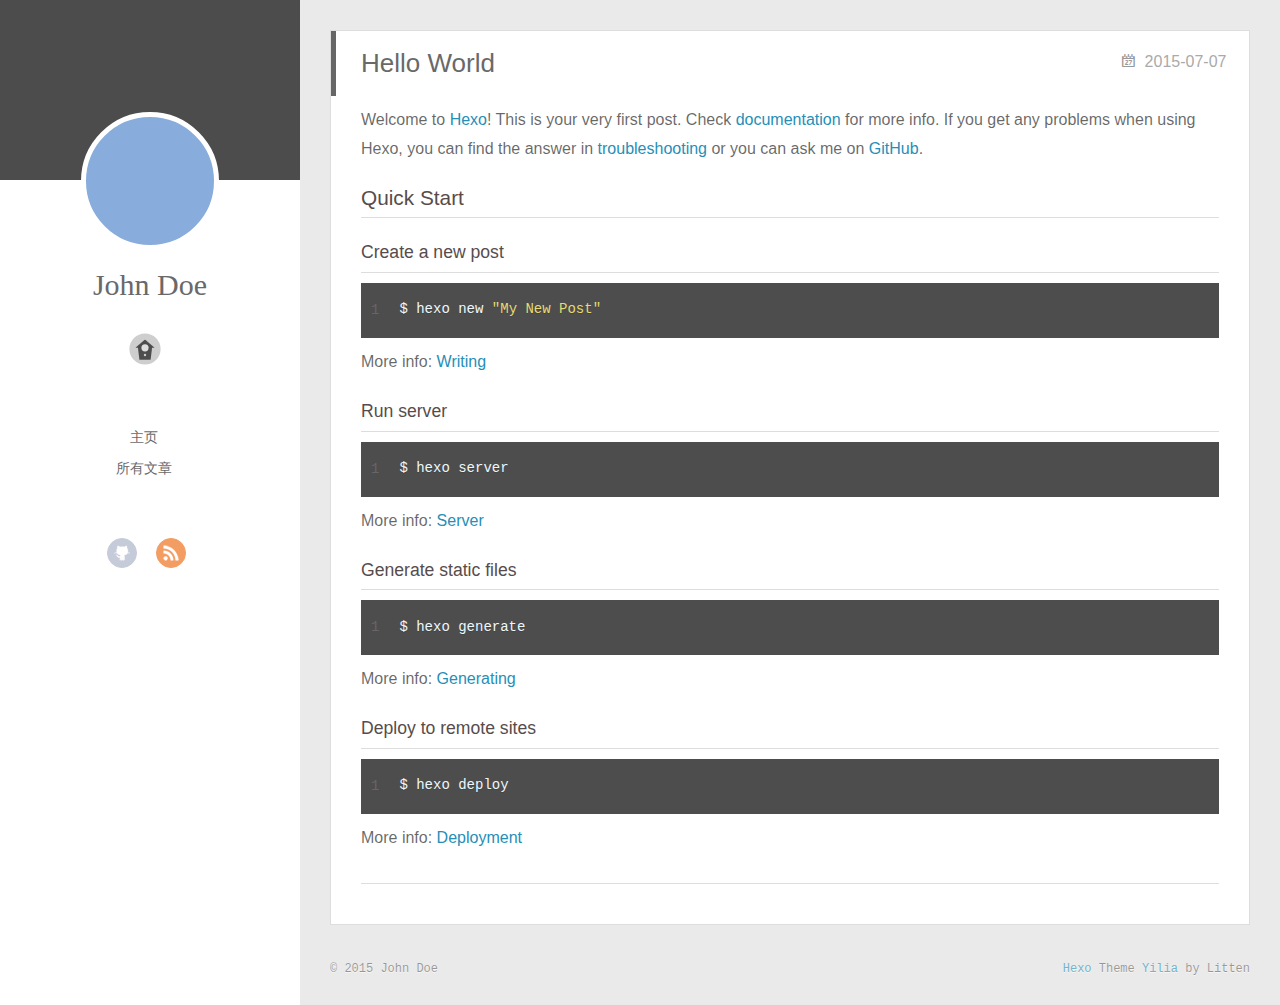
==== commit b84e236a: "Site updated: 2015-07-07 23:18:04" ====
--- a/index.html
+++ b/index.html
@@ -99,11 +99,7 @@
 							
 								<a class="github" target="_blank" href="/#" title="github">github</a>
 					        
-								<a class="weibo" target="_blank" href="/#" title="weibo">weibo</a>
-					        
 								<a class="rss" target="_blank" href="/#" title="rss">rss</a>
-					        
-								<a class="zhihu" target="_blank" href="/#" title="zhihu">zhihu</a>
 					        
 						</div>
 					</nav>
@@ -122,16 +118,6 @@
 					<div id="js-friends">
 					
 			          <a target="_blank" class="main-nav-link switch-friends-link" href="http://localhost:4000/">奥巴马的博客</a>
-			        
-			          <a target="_blank" class="main-nav-link switch-friends-link" href="http://localhost:4000/">卡卡的美丽传说</a>
-			        
-			          <a target="_blank" class="main-nav-link switch-friends-link" href="http://localhost:4000/">本泽马的博客</a>
-			        
-			          <a target="_blank" class="main-nav-link switch-friends-link" href="http://localhost:4000/">吉格斯的博客</a>
-			        
-			          <a target="_blank" class="main-nav-link switch-friends-link" href="http://localhost:4000/">习大大大不同</a>
-			        
-			          <a target="_blank" class="main-nav-link switch-friends-link" href="http://localhost:4000/">托蒂的博客</a>
 			        
 			        </div>
 				</section>
@@ -179,11 +165,7 @@
 					
 						<a class="github" target="_blank" href="/#" title="github">github</a>
 			        
-						<a class="weibo" target="_blank" href="/#" title="weibo">weibo</a>
-			        
 						<a class="rss" target="_blank" href="/#" title="rss">rss</a>
-			        
-						<a class="zhihu" target="_blank" href="/#" title="zhihu">zhihu</a>
 			        
 				</div>
 			</nav>
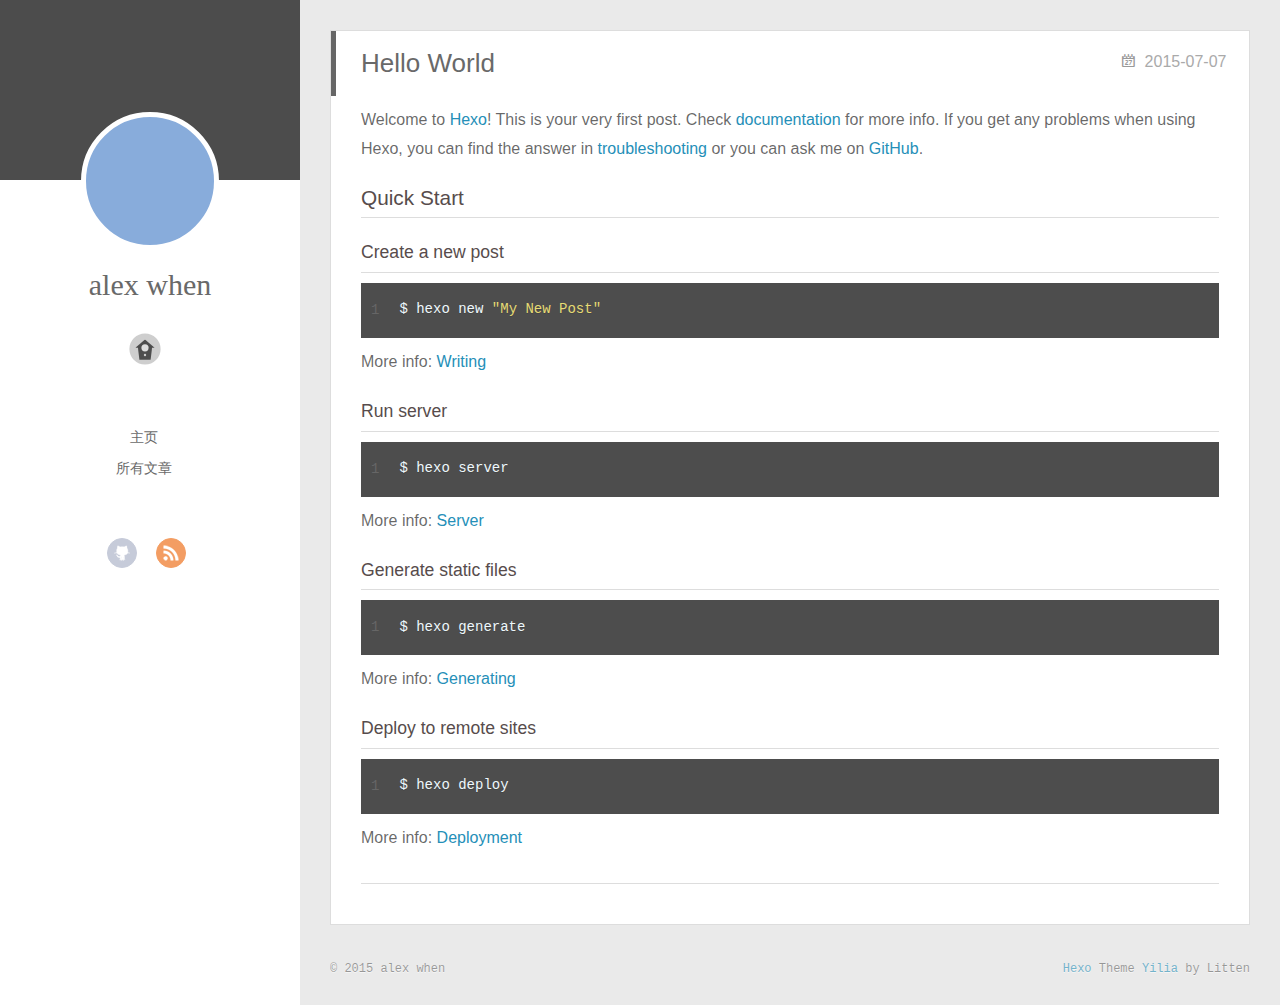
==== commit 96e07b17: "Site updated: 2015-07-07 23:28:51" ====
--- a/index.html
+++ b/index.html
@@ -3,19 +3,19 @@
 <head>
   <meta charset="utf-8">
   
-  <title>Hexo</title>
+  <title>alexwhen</title>
   <meta name="viewport" content="width=device-width, initial-scale=1, maximum-scale=1">
   <meta name="description">
 <meta property="og:type" content="website">
-<meta property="og:title" content="Hexo">
-<meta property="og:url" content="http://yoursite.com/index.html">
-<meta property="og:site_name" content="Hexo">
+<meta property="og:title" content="alexwhen">
+<meta property="og:url" content="http://alexwhen.github.io/index.html">
+<meta property="og:site_name" content="alexwhen">
 <meta property="og:description">
 <meta name="twitter:card" content="summary">
-<meta name="twitter:title" content="Hexo">
+<meta name="twitter:title" content="alexwhen">
 <meta name="twitter:description">
   
-    <link rel="alternative" href="/atom.xml" title="Hexo" type="application/atom+xml">
+    <link rel="alternative" href="/atom.xml" title="alexwhen" type="application/atom+xml">
   
   
     <link rel="icon" href="/favicon.png">
@@ -35,7 +35,7 @@
 		</a>
 
 		<hgroup>
-		  <h1 class="header-author"><a href="/">John Doe</a></h1>
+		  <h1 class="header-author"><a href="/">alex when</a></h1>
 		</hgroup>
 
 		
@@ -97,7 +97,7 @@
 					<nav class="header-nav">
 						<div class="social">
 							
-								<a class="github" target="_blank" href="/#" title="github">github</a>
+								<a class="github" target="_blank" href="https://github.com/alexwhen" title="github">github</a>
 					        
 								<a class="rss" target="_blank" href="/#" title="rss">rss</a>
 					        
@@ -139,7 +139,7 @@
       <nav id="mobile-nav">
   	<div class="overlay">
   		<div class="slider-trigger"></div>
-  		<h1 class="header-author js-mobile-header hide">John Doe</h1>
+  		<h1 class="header-author js-mobile-header hide">alex when</h1>
   	</div>
 	<div class="intrude-less">
 		<header id="header" class="inner">
@@ -147,7 +147,7 @@
 				<img lazy-src="null" class="js-avatar">
 			</div>
 			<hgroup>
-			  <h1 class="header-author">John Doe</h1>
+			  <h1 class="header-author">alex when</h1>
 			</hgroup>
 			
 			<nav class="header-menu">
@@ -163,7 +163,7 @@
 			<nav class="header-nav">
 				<div class="social">
 					
-						<a class="github" target="_blank" href="/#" title="github">github</a>
+						<a class="github" target="_blank" href="https://github.com/alexwhen" title="github">github</a>
 			        
 						<a class="rss" target="_blank" href="/#" title="rss">rss</a>
 			        
@@ -239,7 +239,7 @@
   <div class="outer">
     <div id="footer-info">
     	<div class="footer-left">
-    		&copy; 2015 John Doe
+    		&copy; 2015 alex when
     	</div>
       	<div class="footer-right">
       		<a href="http://hexo.io/" target="_blank">Hexo</a>  Theme <a href="https://github.com/litten/hexo-theme-yilia" target="_blank">Yilia</a> by Litten
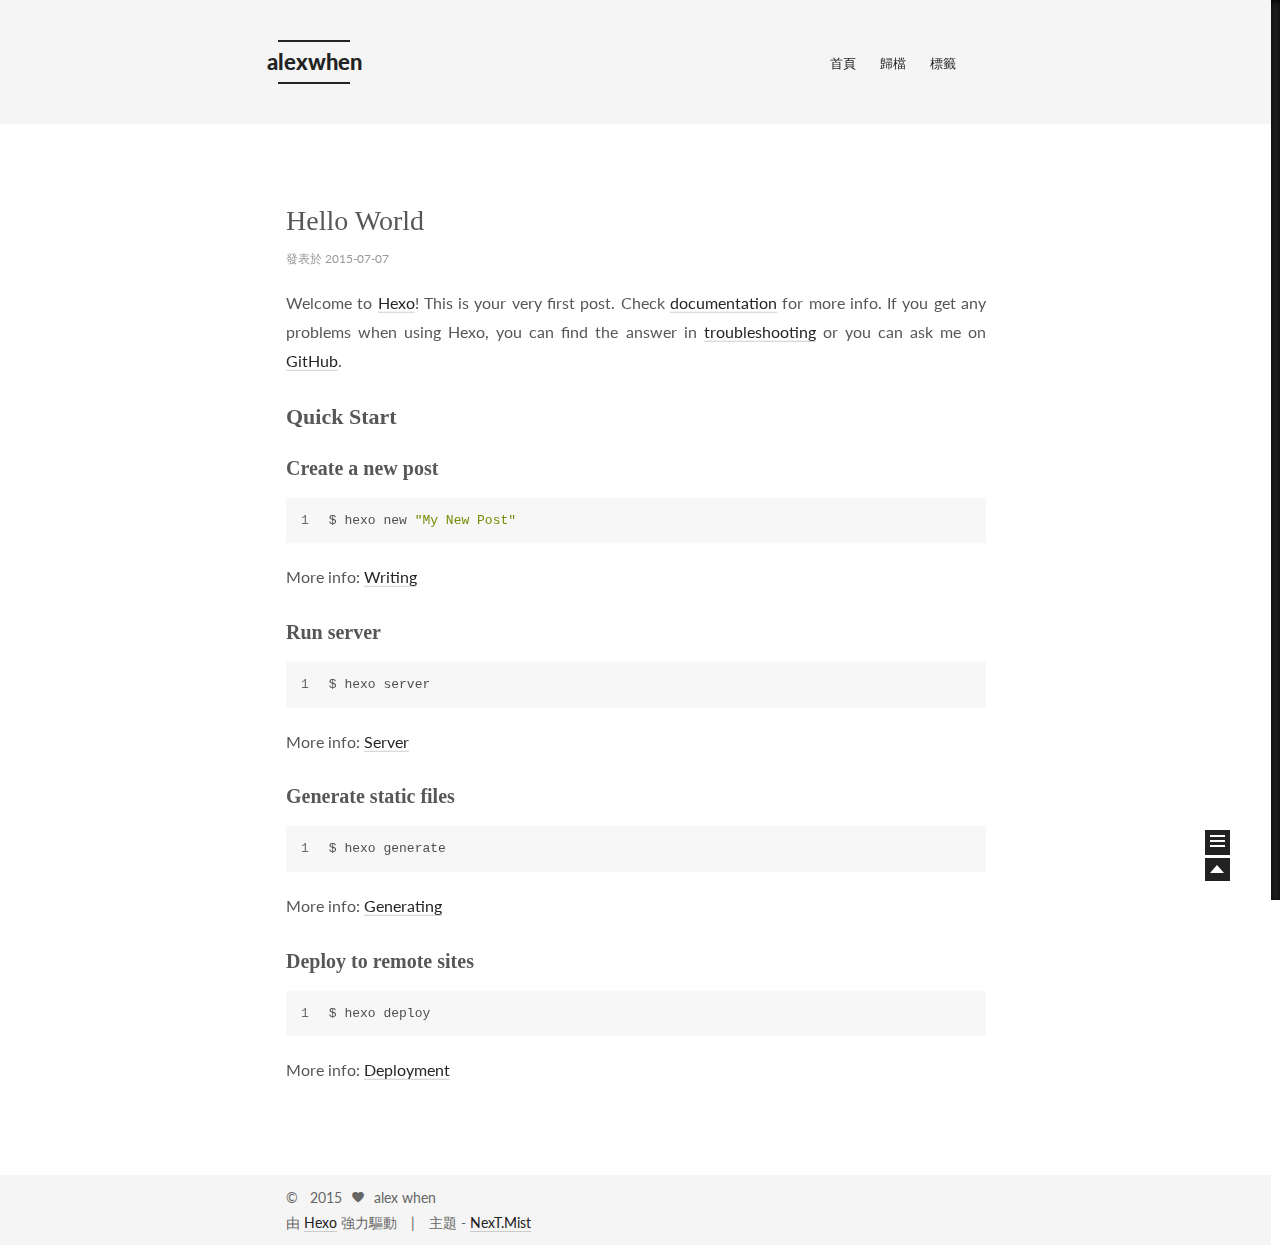
==== commit 4b1ca361: "Site updated: 2015-07-07 23:48:51" ====
--- a/index.html
+++ b/index.html
@@ -1,206 +1,178 @@
-<!DOCTYPE html>
-<html>
+<!doctype html>
+<html class="theme-next use-motion theme-next-mist">
 <head>
-  <meta charset="utf-8">
-  
-  <title>alexwhen</title>
-  <meta name="viewport" content="width=device-width, initial-scale=1, maximum-scale=1">
-  <meta name="description">
-<meta property="og:type" content="website">
-<meta property="og:title" content="alexwhen">
-<meta property="og:url" content="http://alexwhen.github.io/index.html">
-<meta property="og:site_name" content="alexwhen">
-<meta property="og:description">
-<meta name="twitter:card" content="summary">
-<meta name="twitter:title" content="alexwhen">
-<meta name="twitter:description">
-  
-    <link rel="alternative" href="/atom.xml" title="alexwhen" type="application/atom+xml">
-  
-  
-    <link rel="icon" href="/favicon.png">
-  
-  <link rel="stylesheet" href="/css/style.css" type="text/css">
+  
+
+<meta charset="UTF-8"/>
+<meta http-equiv="X-UA-Compatible" content="IE=edge,chrome=1" />
+<meta name="viewport" content="width=device-width, initial-scale=1, maximum-scale=1"/>
+
+
+
+
+
+
+  <link rel="stylesheet" type="text/css" href="/vendors/fancybox/source/jquery.fancybox.css?v=2.1.5"/>
+
+
+
+  <link href='http://fonts.googleapis.com/css?family=Lato:300,400,700,400italic&subset=latin,latin-ext' rel='stylesheet' type='text/css'>
+
+
+<link rel="stylesheet" type="text/css" href="/css/main.css?v=0.4.3"/>
+
+
+
+
+  <meta name="keywords" content="Hexo,next" />
+
+
+
+
+
+  <link rel="shorticon icon" type="image/x-icon" href="/favicon.ico?v=0.4.3" />
+
+
+
+<script type="text/javascript" id="hexo.configuration">
+  var CONFIG = {
+    scheme: 'Mist',
+    analytics: {
+      google: ''
+    },
+    sidebar: 'always'
+  };
+</script>
+
+
+
+
+  <title> alexwhen </title>
 </head>
+
 <body>
-  <div id="container">
-    <div class="left-col">
-    <div class="overlay"></div>
-<div class="intrude-less">
-	<header id="header" class="inner">
-		<a href="/" class="profilepic">
-			
-			<img lazy-src="null" class="js-avatar">
-			
-		</a>
-
-		<hgroup>
-		  <h1 class="header-author"><a href="/">alex when</a></h1>
-		</hgroup>
-
-		
-
-		
-			<div class="switch-btn">
-				<div class="icon">
-					<div class="icon-ctn">
-						<div class="icon-wrap icon-house" data-idx="0">
-							<div class="birdhouse"></div>
-							<div class="birdhouse_holes"></div>
-						</div>
-						<div class="icon-wrap icon-ribbon hide" data-idx="1">
-							<div class="ribbon"></div>
-						</div>
-						
-						<div class="icon-wrap icon-link hide" data-idx="2">
-							<div class="loopback_l"></div>
-							<div class="loopback_r"></div>
-						</div>
-						
-						
-						<div class="icon-wrap icon-me hide" data-idx="3">
-							<div class="user"></div>
-							<div class="shoulder"></div>
-						</div>
-						
-					</div>
-					
-				</div>
-				<div class="tips-box hide">
-					<div class="tips-arrow"></div>
-					<ul class="tips-inner">
-						<li>菜单</li>
-						<li>标签</li>
-						
-						<li>友情链接</li>
-						
-						
-						<li>关于我</li>
-						
-					</ul>
-				</div>
-			</div>
-		
-
-		<div class="switch-area">
-			<div class="switch-wrap">
-				<section class="switch-part switch-part1">
-					<nav class="header-menu">
-						<ul>
-						
-							<li><a href="/">主页</a></li>
-				        
-							<li><a href="/archives">所有文章</a></li>
-				        
-						</ul>
-					</nav>
-					<nav class="header-nav">
-						<div class="social">
-							
-								<a class="github" target="_blank" href="https://github.com/alexwhen" title="github">github</a>
-					        
-								<a class="rss" target="_blank" href="/#" title="rss">rss</a>
-					        
-						</div>
-					</nav>
-				</section>
-				
-				
-				<section class="switch-part switch-part2">
-					<div class="widget tagcloud" id="js-tagcloud">
-						
-					</div>
-				</section>
-				
-				
-				
-				<section class="switch-part switch-part3">
-					<div id="js-friends">
-					
-			          <a target="_blank" class="main-nav-link switch-friends-link" href="http://localhost:4000/">奥巴马的博客</a>
-			        
-			        </div>
-				</section>
-				
-
-				
-				
-				<section class="switch-part switch-part4">
-				
-					<div id="js-aboutme">我是谁，我从哪里来，我到哪里去？我就是我，是颜色不一样的吃货…</div>
-				</section>
-				
-			</div>
-		</div>
-	</header>				
-</div>
-    </div>
-    <div class="mid-col">
-      <nav id="mobile-nav">
-  	<div class="overlay">
-  		<div class="slider-trigger"></div>
-  		<h1 class="header-author js-mobile-header hide">alex when</h1>
-  	</div>
-	<div class="intrude-less">
-		<header id="header" class="inner">
-			<div class="profilepic">
-				<img lazy-src="null" class="js-avatar">
-			</div>
-			<hgroup>
-			  <h1 class="header-author">alex when</h1>
-			</hgroup>
-			
-			<nav class="header-menu">
-				<ul>
-				
-					<li><a href="/">主页</a></li>
-		        
-					<li><a href="/archives">所有文章</a></li>
-		        
-		        <div class="clearfix"></div>
-				</ul>
-			</nav>
-			<nav class="header-nav">
-				<div class="social">
-					
-						<a class="github" target="_blank" href="https://github.com/alexwhen" title="github">github</a>
-			        
-						<a class="rss" target="_blank" href="/#" title="rss">rss</a>
-			        
-				</div>
-			</nav>
-		</header>				
-	</div>
-</nav>
-      <div class="body-wrap">
-  
-    <article id="post-hello-world" class="article article-type-post" itemscope itemprop="blogPost">
-  
-    <div class="article-meta">
-      <a href="/2015/07/07/hello-world/" class="article-date">
-  	<time datetime="2015-07-07T14:28:17.000Z" itemprop="datePublished">2015-07-07</time>
-</a>
-    </div>
-  
-  <div class="article-inner">
+  <!--[if lte IE 8]>
+  <div style=' clear: both; height: 59px; padding:0 0 0 15px; position: relative;margin:0 auto;'>
+    <a href="http://windows.microsoft.com/en-US/internet-explorer/products/ie/home?ocid=ie6_countdown_bannercode">
+      <img src="http://7u2nvr.com1.z0.glb.clouddn.com/picouterie.jpg" border="0" height="42" width="820"
+           alt="You are using an outdated browser. For a faster, safer browsing experience, upgrade for free today or use other browser ,like chrome firefox safari."
+           style='margin-left:auto;margin-right:auto;display: block;'/>
+    </a>
+  </div>
+<![endif]-->
+
+  <div class="container one-column 
+   page-home 
+">
+    <div class="headband"></div>
+
+    <div id="header" class="header">
+      <div class="header-inner">
+        <h1 class="site-meta">
+  <span class="logo-line-before"><i></i></span>
+  <a href="/" class="brand">
+      <span class="logo">
+        <i class="icon-logo"></i>
+      </span>
+      <span class="site-title">alexwhen</span>
+  </a>
+  <span class="logo-line-after"><i></i></span>
+</h1>
+
+<div class="site-nav-toggle">
+  <button>
+    <span class="btn-bar"></span>
+    <span class="btn-bar"></span>
+    <span class="btn-bar"></span>
+  </button>
+</div>
+
+<div class="site-nav">
+  
+
+  
+    <ul id="menu" class="menu ">
+      
+        
+        <li class="menu-item menu-item-home">
+          <a href="/">
+            <i class="menu-item-icon icon-home"></i> <br />
+            首頁
+          </a>
+        </li>
+      
+        
+        <li class="menu-item menu-item-archives">
+          <a href="/archives">
+            <i class="menu-item-icon icon-archives"></i> <br />
+            歸檔
+          </a>
+        </li>
+      
+        
+        <li class="menu-item menu-item-tags">
+          <a href="/tags">
+            <i class="menu-item-icon icon-tags"></i> <br />
+            標籤
+          </a>
+        </li>
+      
+    </ul>
+  
+
+  
+</div>
+
+
+      </div>
+    </div>
+
+    <div id="main" class="main">
+      <div class="main-inner">
+        <div id="content" class="content">
+          
+  <div id="posts" class="posts-expand">
     
-      <input type="hidden" class="isFancy" />
-    
-    
-      <header class="article-header">
-        
-  
-    <h1 itemprop="name">
-      <a class="article-title" href="/2015/07/07/hello-world/">Hello World</a>
-    </h1>
-  
-
-      </header>
-      
-    
-    <div class="article-entry" itemprop="articleBody">
-      
-        <p>Welcome to <a href="http://hexo.io/" target="_blank" rel="external">Hexo</a>! This is your very first post. Check <a href="http://hexo.io/docs/" target="_blank" rel="external">documentation</a> for more info. If you get any problems when using Hexo, you can find the answer in <a href="http://hexo.io/docs/troubleshooting.html" target="_blank" rel="external">troubleshooting</a> or you can ask me on <a href="https://github.com/hexojs/hexo/issues" target="_blank" rel="external">GitHub</a>.</p>
+      
+
+  <div class="post post-type-normal ">
+    <div class="post-header">
+
+      
+      
+        <h1 class="post-title">
+          
+          
+            
+              <a class="post-title-link" href="/2015/07/07/hello-world/">
+                Hello World
+              </a>
+            
+          
+        </h1>
+      
+
+      <div class="post-meta">
+        <span class="post-time">
+          發表於 2015-07-07
+        </span>
+
+        
+
+        
+          
+        
+      </div>
+    </div>
+
+    <div class="post-body">
+
+      
+      
+
+      
+        
+          <p>Welcome to <a href="http://hexo.io/" target="_blank" rel="external">Hexo</a>! This is your very first post. Check <a href="http://hexo.io/docs/" target="_blank" rel="external">documentation</a> for more info. If you get any problems when using Hexo, you can find the answer in <a href="http://hexo.io/docs/troubleshooting.html" target="_blank" rel="external">troubleshooting</a> or you can ask me on <a href="https://github.com/hexojs/hexo/issues" target="_blank" rel="external">GitHub</a>.</p>
 <h2 id="Quick_Start">Quick Start</h2><h3 id="Create_a_new_post">Create a new post</h3><figure class="highlight bash"><table><tr><td class="gutter"><pre><span class="line">1</span><br></pre></td><td class="code"><pre><span class="line">$ hexo new <span class="string">"My New Post"</span></span><br></pre></td></tr></table></figure>
 <p>More info: <a href="http://hexo.io/docs/writing.html" target="_blank" rel="external">Writing</a></p>
 <h3 id="Run_server">Run server</h3><figure class="highlight bash"><table><tr><td class="gutter"><pre><span class="line">1</span><br></pre></td><td class="code"><pre><span class="line">$ hexo server</span><br></pre></td></tr></table></figure>
@@ -210,90 +182,178 @@
 <h3 id="Deploy_to_remote_sites">Deploy to remote sites</h3><figure class="highlight bash"><table><tr><td class="gutter"><pre><span class="line">1</span><br></pre></td><td class="code"><pre><span class="line">$ hexo deploy</span><br></pre></td></tr></table></figure>
 <p>More info: <a href="http://hexo.io/docs/deployment.html" target="_blank" rel="external">Deployment</a></p>
 
-      
-    </div>
+        
+      
+    </div>
+
+    <div class="post-footer">
+      
+
+      
+
+      
+      
+        <div class="post-eof"></div>
+      
+    </div>
+  </div>
+
+
     
-    <div class="article-info article-info-index">
-      
-      
-      
-
-      
-      <div class="clearfix"></div>
-    </div>
-    
-  </div>
-  
-</article>
-
-
-
-
-
-
-
-  
-  
-</div>
-      <footer id="footer">
-  <div class="outer">
-    <div id="footer-info">
-    	<div class="footer-left">
-    		&copy; 2015 alex when
-    	</div>
-      	<div class="footer-right">
-      		<a href="http://hexo.io/" target="_blank">Hexo</a>  Theme <a href="https://github.com/litten/hexo-theme-yilia" target="_blank">Yilia</a> by Litten
-      	</div>
-    </div>
-  </div>
-</footer>
-    </div>
-    
-  <link rel="stylesheet" href="/fancybox/jquery.fancybox.css" type="text/css">
-
-
-<script>
-	var yiliaConfig = {
-		fancybox: true,
-		mathjax: true,
-		animate: true,
-		isHome: true,
-		isPost: false,
-		isArchive: false,
-		isTag: false,
-		isCategory: false,
-		open_in_new: false
-	}
-</script>
-<script src="http://7.url.cn/edu/jslib/comb/require-2.1.6,jquery-1.9.1.min.js" type="text/javascript"></script>
-<script src="/js/main.js" type="text/javascript"></script>
-
-
-
-
-
-
-<script type="text/x-mathjax-config">
-MathJax.Hub.Config({
-    tex2jax: {
-        inlineMath: [ ['$','$'], ["\\(","\\)"]  ],
-        processEscapes: true,
-        skipTags: ['script', 'noscript', 'style', 'textarea', 'pre', 'code']
-    }
-});
-
-MathJax.Hub.Queue(function() {
-    var all = MathJax.Hub.getAllJax(), i;
-    for(i=0; i < all.length; i += 1) {
-        all[i].SourceElement().parentNode.className += ' has-jax';                 
-    }       
-});
-</script>
-
-<script type="text/javascript" src="http://cdn.mathjax.org/mathjax/latest/MathJax.js?config=TeX-AMS-MML_HTMLorMML">
-</script>
-
-
-  </div>
+  </div>
+
+  
+
+        </div>
+
+        
+      </div>
+
+
+      
+  
+  <div class="sidebar-toggle">
+    <div class="sidebar-toggle-line-wrap">
+      <span class="sidebar-toggle-line sidebar-toggle-line-first"></span>
+      <span class="sidebar-toggle-line sidebar-toggle-line-middle"></span>
+      <span class="sidebar-toggle-line sidebar-toggle-line-last"></span>
+    </div>
+  </div>
+
+  <div id="sidebar" class="sidebar">
+    <div class="sidebar-inner">
+
+      
+
+      <div class="site-overview">
+        <div class="site-author motion-element">
+          <img class="site-author-image" src="/images/default_avatar.jpg" alt="alex when" />
+          <p class="site-author-name">alex when</p>
+        </div>
+        <p class="site-description motion-element"></p>
+        <div class="site-state motion-element">
+          <div class="site-state-item site-state-posts">
+            <a href="/archives">
+              <span class="site-state-item-count">1</span>
+              <span class="site-state-item-name">文章</span>
+            </a>
+          </div>
+
+          <div class="site-state-item site-state-categories">
+            
+              <span class="site-state-item-count">0</span>
+              <span class="site-state-item-name">分類</span>
+              
+          </div>
+
+          <div class="site-state-item site-state-tags">
+            <a href="/tags">
+              <span class="site-state-item-count">0</span>
+              <span class="site-state-item-name">標籤</span>
+              </a>
+          </div>
+
+        </div>
+
+        
+
+        <div class="links-of-author motion-element">
+          
+        </div>
+
+        
+        
+
+        <div class="links-of-author motion-element">
+          
+        </div>
+        
+      </div>
+
+      
+
+    </div>
+  </div>
+
+
+    </div>
+
+    <div id="footer" class="footer">
+      <div class="footer-inner">
+        <div class="copyright">
+  
+  &copy; &nbsp; 
+  2015
+  <span class="with-love">
+    <i class="icon-heart"></i>
+  </span>
+  <span class="author">alex when</span>
+</div>
+
+<div class="powered-by">
+  由 <a class="theme-link" href="http://hexo.io">Hexo</a> 強力驅動
+</div>
+
+<div class="theme-info">
+  主題 -
+  <a class="theme-link" href="https://github.com/iissnan/hexo-theme-next">
+    NexT.Mist
+  </a>
+</div>
+
+
+
+      </div>
+    </div>
+
+    <div class="back-to-top"></div>
+  </div>
+
+  <script type="text/javascript" src="/vendors/jquery/index.js?v=2.1.3"></script>
+
+  
+  
+
+  
+  <script type="text/javascript" src="/vendors/fancybox/source/jquery.fancybox.pack.js"></script>
+  <script type="text/javascript" src="/js/fancy-box.js?v=0.4.3"></script>
+
+
+  <script type="text/javascript" src="/js/helpers.js?v=0.4.3"></script>
+  
+
+  <script type="text/javascript" src="/vendors/velocity/velocity.min.js"></script>
+  <script type="text/javascript" src="/vendors/velocity/velocity.ui.min.js"></script>
+
+  <script type="text/javascript" src="/js/motion_global.js?v=0.4.3" id="motion.global"></script>
+
+
+
+  <script type="text/javascript" src="/js/search-toggle.js"></script>
+
+  
+
+  <script type="text/javascript">
+    $(document).ready(function () {
+      if (CONFIG.sidebar === 'always') {
+        displaySidebar();
+      }
+    });
+  </script>
+
+  
+
+  
+  
+  
+
+  
+
+
+
+
+  
+  
+
 </body>
-</html>+</html>
--- a/css/main.css
+++ b/css/main.css
@@ -0,0 +1,2222 @@
+/* normalize.css v3.0.2 | MIT License | git.io/normalize */
+html {
+  font-family: sans-serif; /* 1 */
+  -ms-text-size-adjust: 100%; /* 2 */
+  -webkit-text-size-adjust: 100%; /* 2 */
+}
+body {
+  margin: 0;
+}
+article,
+aside,
+details,
+figcaption,
+figure,
+footer,
+header,
+hgroup,
+main,
+menu,
+nav,
+section,
+summary {
+  display: block;
+}
+audio,
+canvas,
+progress,
+video {
+  display: inline-block; /* 1 */
+  vertical-align: baseline; /* 2 */
+}
+audio:not([controls]) {
+  display: none;
+  height: 0;
+}
+[hidden],
+template {
+  display: none;
+}
+a {
+  background-color: transparent;
+}
+a:active,
+a:hover {
+  outline: 0;
+}
+abbr[title] {
+  border-bottom: 1px dotted;
+}
+b,
+strong {
+  font-weight: bold;
+}
+dfn {
+  font-style: italic;
+}
+h1 {
+  font-size: 2em;
+  margin: 0.67em 0;
+}
+mark {
+  background: #ff0;
+  color: #000;
+}
+small {
+  font-size: 80%;
+}
+sub,
+sup {
+  font-size: 75%;
+  line-height: 0;
+  position: relative;
+  vertical-align: baseline;
+}
+sup {
+  top: -0.5em;
+}
+sub {
+  bottom: -0.25em;
+}
+img {
+  border: 0;
+}
+svg:not(:root) {
+  overflow: hidden;
+}
+figure {
+  margin: 1em 40px;
+}
+hr {
+  -moz-box-sizing: content-box;
+  box-sizing: content-box;
+  height: 0;
+}
+pre {
+  overflow: auto;
+}
+code,
+kbd,
+pre,
+samp {
+  font-family: monospace, monospace;
+  font-size: 1em;
+}
+button,
+input,
+optgroup,
+select,
+textarea {
+  color: inherit; /* 1 */
+  font: inherit; /* 2 */
+  margin: 0; /* 3 */
+}
+button {
+  overflow: visible;
+}
+button,
+select {
+  text-transform: none;
+}
+button,
+html input[type="button"],
+input[type="reset"],
+input[type="submit"] {
+  -webkit-appearance: button; /* 2 */
+  cursor: pointer; /* 3 */
+}
+button[disabled],
+html input[disabled] {
+  cursor: default;
+}
+button::-moz-focus-inner,
+input::-moz-focus-inner {
+  border: 0;
+  padding: 0;
+}
+input {
+  line-height: normal;
+}
+input[type="checkbox"],
+input[type="radio"] {
+  box-sizing: border-box; /* 1 */
+  padding: 0; /* 2 */
+}
+input[type="number"]::-webkit-inner-spin-button,
+input[type="number"]::-webkit-outer-spin-button {
+  height: auto;
+}
+input[type="search"] {
+  -webkit-appearance: textfield; /* 1 */
+  -moz-box-sizing: content-box;
+  -webkit-box-sizing: content-box; /* 2 */
+  box-sizing: content-box;
+}
+input[type="search"]::-webkit-search-cancel-button,
+input[type="search"]::-webkit-search-decoration {
+  -webkit-appearance: none;
+}
+fieldset {
+  border: 1px solid #c0c0c0;
+  margin: 0 2px;
+  padding: 0.35em 0.625em 0.75em;
+}
+legend {
+  border: 0; /* 1 */
+  padding: 0; /* 2 */
+}
+textarea {
+  overflow: auto;
+}
+optgroup {
+  font-weight: bold;
+}
+table {
+  border-collapse: collapse;
+  border-spacing: 0;
+}
+td,
+th {
+  padding: 0;
+}
+::selection {
+  background: #262a30;
+  color: #fff;
+}
+body {
+  position: relative;
+  font-family: Lato, "Microsoft Jhenghei", "Hiragino Sans GB", "Microsoft YaHei", sans-serif;
+  font-size: 16px;
+  line-height: 1.8;
+  color: #555;
+  background: #fff;
+}
+@media (min-width: 768px) and (max-width: 991px) {
+  body {
+    padding-right: 0 !important;
+  }
+}
+@media (max-width: 767px) {
+  body {
+    padding-right: 0 !important;
+  }
+}
+h1,
+h2,
+h3,
+h4,
+h5,
+h6 {
+  margin: 0;
+  padding: 0;
+  font-weight: bold;
+  line-height: 1;
+  font-family: Cambria, Georgia, "Microsoft Jhenghei", "Hiragino Sans GB", "Microsoft YaHei", "Times New Roman", serif;
+}
+h1 {
+  font-size: 24px;
+}
+@media (max-width: 767px) {
+  h1 {
+    font-size: 20px;
+  }
+}
+h2 {
+  font-size: 22px;
+}
+@media (max-width: 767px) {
+  h2 {
+    font-size: 18px;
+  }
+}
+h3 {
+  font-size: 20px;
+}
+@media (max-width: 767px) {
+  h3 {
+    font-size: 16px;
+  }
+}
+h4 {
+  font-size: 18px;
+}
+@media (max-width: 767px) {
+  h4 {
+    font-size: 14px;
+  }
+}
+h5 {
+  font-size: 16px;
+}
+@media (max-width: 767px) {
+  h5 {
+    font-size: 12px;
+  }
+}
+h6 {
+  font-size: 14px;
+}
+@media (max-width: 767px) {
+  h6 {
+    font-size: 10px;
+  }
+}
+p {
+  margin: 20px 0;
+}
+a {
+  color: #222;
+  text-decoration: none;
+  border-bottom: 1px solid #999;
+}
+a:hover {
+  border-bottom-color: #222;
+}
+ul {
+  list-style: none;
+}
+blockquote {
+  margin: 0;
+  padding: 0;
+}
+img {
+  display: block;
+  margin: auto 0;
+  max-width: 100%;
+  height: auto;
+}
+h2,
+h3,
+h4,
+h5,
+h6 {
+  margin: 60px 0 15px;
+}
+ul {
+  list-style: square;
+}
+hr {
+  margin: 40px 0;
+  height: 3px;
+  border: none;
+  background-color: #ddd;
+  background-image: repeating-linear-gradient(-45deg, #fff, #fff 4px, transparent 4px, transparent 8px);
+}
+blockquote {
+  padding: 0 15px;
+  color: #666;
+  border-left: 4px solid #ddd;
+}
+blockquote cite::before {
+  content: "-";
+  padding: 0 5px;
+}
+dt {
+  font-weight: 700;
+}
+dd {
+  margin: 0;
+  padding: 0;
+}
+.pullquote {
+  width: 45%;
+}
+.pullquote.left {
+  float: left;
+  margin-left: 5px;
+  margin-right: 10px;
+}
+.pullquote.right {
+  float: right;
+  margin-left: 10px;
+  margin-right: 5px;
+}
+.highlight table,
+.gist table {
+  width: auto;
+}
+.highlight table td,
+.gist table td {
+  border: none;
+}
+.highlight a,
+.gist a {
+  color: #222 !important;
+  text-decoration: none !important;
+}
+.video-container {
+  position: relative;
+  padding-top: 60%;
+  height: 0;
+  overflow: hidden;
+}
+.video-container iframe,
+.video-container object,
+.video-container embed {
+  position: absolute;
+  top: 0;
+  left: 0;
+  width: 100%;
+  height: 100%;
+}
+table {
+  width: 100%;
+  border-collapse: collapse;
+  border-spacing: 0;
+}
+caption,
+th,
+td {
+  text-align: left;
+  vertical-align: middle;
+  font-weight: normal;
+}
+th {
+  font-weight: 700;
+  border-bottom: 3px solid #ddd;
+  padding-bottom: 10px;
+}
+td {
+  border-bottom: 1px solid #ddd;
+  padding: 10px 0;
+}
+.text-left {
+  text-align: left;
+}
+.text-center {
+  text-align: center;
+}
+.text-right {
+  text-align: right;
+}
+.text-justify {
+  text-align: justify;
+}
+.text-nowrap {
+  white-space: nowrap;
+}
+.text-lowercase {
+  text-transform: lowercase;
+}
+.text-uppercase {
+  text-transform: uppercase;
+}
+.text-capitalize {
+  text-transform: capitalize;
+}
+.center-block {
+  display: block;
+  margin-left: auto;
+  margin-right: auto;
+}
+.clearfix:before,
+.clearfix:after {
+  content: " ";
+  display: table;
+}
+.clearfix:after {
+  clear: both;
+}
+.full-image.full-image.full-image {
+  border: none;
+}
+@media (min-width: 992px) {
+  .full-image.full-image.full-image {
+    max-width: none;
+    width: 126%;
+    margin: 0 -13%;
+  }
+}
+.blockquote-center,
+.page-home .post-type-quote blockquote,
+.page-post-detail .post-type-quote blockquote {
+  position: relative;
+  margin: 40px 0;
+  padding: 0;
+  border-left: none;
+  text-align: center;
+}
+.blockquote-center::before,
+.page-home .post-type-quote blockquote::before,
+.page-post-detail .post-type-quote blockquote::before,
+.blockquote-center::after,
+.page-home .post-type-quote blockquote::after,
+.page-post-detail .post-type-quote blockquote::after {
+  position: absolute;
+  content: ' ';
+  display: block;
+  width: 100%;
+  height: 24px;
+  opacity: 0.2;
+  background: url("[data-uri]") no-repeat;
+  background-position: 0 -7px;
+  background-size: 24px 24px;
+}
+.blockquote-center::before,
+.page-home .post-type-quote blockquote::before,
+.page-post-detail .post-type-quote blockquote::before {
+  top: -20px;
+  border-top: 1px solid #ccc;
+}
+.blockquote-center::after,
+.page-home .post-type-quote blockquote::after,
+.page-post-detail .post-type-quote blockquote::after {
+  bottom: -20px;
+  border-bottom: 1px solid #ccc;
+  background-position: 100% 7px;
+}
+.blockquote-center p,
+.page-home .post-type-quote blockquote p,
+.page-post-detail .post-type-quote blockquote p,
+.blockquote-center div,
+.page-home .post-type-quote blockquote div,
+.page-post-detail .post-type-quote blockquote div {
+  text-align: center;
+}
+.use-motion .motion-element {
+  opacity: 0;
+}
+@font-face {
+  font-family: 'default';
+  src: url("../fonts/icon-default/icomoon.eot?-9394c0");
+  src: url("../fonts/icon-default/icomoon.eot?#iefix-9394c0") format('embedded-opentype'), url("../fonts/icon-default/icomoon.woff?-9394c0") format('woff'), url("../fonts/icon-default/icomoon.ttf?-9394c0") format('truetype'), url("../fonts/icon-default/icomoon.svg?-9394c0#default") format('svg');
+  font-weight: normal;
+  font-style: normal;
+}
+[class^="icon-"],
+[class*=" icon-"] {
+  font-family: 'default';
+  speak: none;
+  font-style: normal;
+  font-weight: normal;
+  font-variant: normal;
+  text-transform: none;
+  line-height: 1;
+/* Better Font Rendering =========== */
+  -webkit-font-smoothing: antialiased;
+  -moz-osx-font-smoothing: grayscale;
+}
+.icon-logo {
+  font-size: 24px;
+  color: #fff;
+}
+.icon-home,
+.icon-categories,
+.icon-archives,
+.icon-tags,
+.icon-about,
+.icon-feed {
+  font-size: 24px;
+  color: #000;
+}
+.icon-external-link {
+  font-size: 14px;
+}
+.icon-heart {
+  font-size: 14px;
+}
+.icon-logo:before {
+  content: "\e61c";
+}
+.icon-home:before {
+  content: "\e605";
+}
+.icon-categories:before {
+  content: "\e625";
+}
+.icon-archives:before {
+  content: "\e60b";
+}
+.icon-tags:before {
+  content: "\e610";
+}
+.icon-about:before {
+  content: "\e612";
+}
+.icon-feed:before {
+  content: "\e62b";
+}
+.icon-external-link:before {
+  content: "\e607";
+}
+.icon-heart:before {
+  content: "\e601";
+}
+.icon-account-circle:before {
+  content: "\e600";
+}
+.icon-favorite-outline:before {
+  content: "\e602";
+}
+.icon-get-app:before {
+  content: "\e603";
+}
+.icon-grade:before {
+  content: "\e604";
+}
+.icon-invert-colors:before {
+  content: "\e606";
+}
+.icon-room:before {
+  content: "\e608";
+}
+.icon-schedule:before {
+  content: "\e609";
+}
+.icon-search:before {
+  content: "\e60a";
+}
+.icon-location-on:before {
+  content: "\e60c";
+}
+.icon-brightness-high:before {
+  content: "\e60d";
+}
+.icon-brightness-low:before {
+  content: "\e60e";
+}
+.icon-brightness-medium:before {
+  content: "\e60f";
+}
+.icon-format-quote:before {
+  content: "\e611";
+}
+.icon-keyboard-arrow-down:before {
+  content: "\e613";
+}
+.icon-keyboard-arrow-left:before {
+  content: "\e614";
+}
+.icon-keyboard-arrow-right:before {
+  content: "\e615";
+}
+.icon-keyboard-arrow-up:before {
+  content: "\e616";
+}
+.icon-keyboard-capslock:before {
+  content: "\e617";
+}
+.icon-audiotrack:before {
+  content: "\e618";
+}
+.icon-brightness-1:before {
+  content: "\e619";
+}
+.icon-brightness-2:before {
+  content: "\e61a";
+}
+.icon-brightness-3:before {
+  content: "\e61b";
+}
+.icon-brightness-4:before {
+  content: "\e61c";
+}
+.icon-brightness-5:before {
+  content: "\e61d";
+}
+.icon-brightness-6:before {
+  content: "\e61e";
+}
+.icon-brightness-7:before {
+  content: "\e61f";
+}
+.icon-filter-vintage:before {
+  content: "\e620";
+}
+.icon-hdr-strong:before {
+  content: "\e621";
+}
+.icon-nature-people:before {
+  content: "\e622";
+}
+.icon-timelapse:before {
+  content: "\e623";
+}
+.icon-timer-auto:before {
+  content: "\e624";
+}
+.icon-layers:before {
+  content: "\e625";
+}
+.icon-pin-drop:before {
+  content: "\e626";
+}
+.icon-arrow-drop-down:before {
+  content: "\e627";
+}
+.icon-arrow-drop-up:before {
+  content: "\e628";
+}
+.icon-check:before {
+  content: "\e629";
+}
+.icon-close:before {
+  content: "\e62a";
+}
+.icon-whatshot:before {
+  content: "\e62b";
+}
+.icon-radio-button-on:before {
+  content: "\e62c";
+}
+.icon-star:before {
+  content: "\e62d";
+}
+.post pre,
+.post .highlight {
+  background: #f7f7f7;
+  margin: 20px 0;
+  padding: 15px;
+  overflow: auto;
+  font-size: 13px;
+  color: #4d4d4c;
+  line-height: 1.2;
+}
+.post .highlight .gutter pre,
+.post .gist .gist-file .gist-data .line-numbers {
+  color: #666;
+}
+.post pre,
+.post code {
+  font-family: "PT Mono", Consolas, Monaco, Menlo, monospace;
+}
+.post code {
+  background: #eee;
+  text-shadow: 0 1px #fff;
+  padding: 0 0.3em;
+}
+.post pre code {
+  background: none;
+  text-shadow: none;
+  padding: 0;
+}
+.post .highlight pre {
+  border: none;
+  margin: 0;
+  padding: 0;
+}
+.post .highlight table {
+  margin: 0;
+  width: auto;
+}
+.post .highlight td {
+  border: none;
+  padding: 0;
+}
+.post .highlight figcaption {
+  font-size: 0.85em;
+  color: #8e908c;
+  line-height: 1em;
+  margin-bottom: 1em;
+}
+.post .highlight figcaption:before,
+.post .highlight figcaption:after {
+  content: " ";
+  display: table;
+}
+.post .highlight figcaption:after {
+  clear: both;
+}
+.post .highlight figcaption a {
+  float: right;
+}
+.post .highlight .gutter pre {
+  text-align: right;
+  padding-right: 20px;
+}
+.post .highlight .line {
+  height: 20px;
+}
+.post .gist {
+  margin: 20px 0;
+  border-style: solid;
+  border-color: #ccc;
+  border-width: 1px 0;
+  background: #f7f7f7;
+  padding: 15px 40px 15px 15px;
+}
+.post .gist .gist-file {
+  border: none;
+  font-family: "PT Mono", Consolas, Monaco, Menlo, monospace;
+  margin: 0;
+}
+.post .gist .gist-file .gist-data {
+  background: none;
+  border: none;
+}
+.post .gist .gist-file .gist-data .line-numbers {
+  background: none;
+  border: none;
+  padding: 0 20px 0 0;
+}
+.post .gist .gist-file .gist-data .line-data {
+  padding: 0 !important;
+}
+.post .gist .gist-file .highlight {
+  margin: 0;
+  padding: 0;
+  border: none;
+}
+.post .gist .gist-file .gist-meta {
+  background: #f7f7f7;
+  color: #8e908c;
+  font: 13px Lato, "Microsoft Jhenghei", "Hiragino Sans GB", "Microsoft YaHei", sans-serif;
+  text-shadow: 0 0;
+  padding: 0;
+  margin-top: 1em;
+  margin-left: 40px;
+}
+.post .gist .gist-file .gist-meta a {
+  color: color-link;
+  font-weight: normal;
+}
+.post .gist .gist-file .gist-meta a:hover {
+  text-decoration: underline;
+}
+pre .comment {
+  color: #8e908c;
+}
+pre .variable,
+pre .attribute,
+pre .tag,
+pre .regexp,
+pre .ruby .constant,
+pre .xml .tag .title,
+pre .xml .pi,
+pre .xml .doctype,
+pre .html .doctype,
+pre .css .id,
+pre .css .class,
+pre .css .pseudo {
+  color: #c82829;
+}
+pre .number,
+pre .preprocessor,
+pre .built_in,
+pre .literal,
+pre .params,
+pre .constant {
+  color: #f5871f;
+}
+pre .ruby .class .title,
+pre .css .rules .attribute {
+  color: #718c00;
+}
+pre .string,
+pre .value,
+pre .inheritance,
+pre .header,
+pre .ruby .symbol,
+pre .xml .cdata {
+  color: #718c00;
+}
+pre .title,
+pre .css .hexcolor {
+  color: #3e999f;
+}
+pre .function,
+pre .python .decorator,
+pre .python .title,
+pre .ruby .function .title,
+pre .ruby .title .keyword,
+pre .perl .sub,
+pre .javascript .title,
+pre .coffeescript .title {
+  color: #4271ae;
+}
+pre .keyword,
+pre .javascript .function {
+  color: #8959a8;
+}
+html,
+body {
+  height: 100%;
+}
+.container {
+  position: relative;
+  min-height: 100%;
+}
+.header-inner {
+  margin: 0 auto;
+  padding: 100px 0 70px;
+  width: 960px;
+}
+.one-column .header-inner {
+  width: 700px;
+}
+.main {
+  padding-bottom: 150px;
+}
+.main-inner {
+  margin: 0 auto;
+  width: 960px;
+}
+.one-column .main-inner {
+  width: 700px;
+}
+.main-inner .content {
+  width: 700px;
+}
+.footer {
+  position: absolute;
+  left: 0;
+  bottom: 0;
+  width: 100%;
+  min-height: 50px;
+}
+.footer-inner {
+  margin: 20px auto;
+  width: 960px;
+}
+.one-column .footer-inner {
+  width: 700px;
+}
+.headband {
+  height: 3px;
+  background: #222;
+}
+.header {
+  background: #fff;
+}
+.header-inner {
+  position: relative;
+}
+.site-meta {
+  margin: 0;
+  text-align: left;
+}
+@media (max-width: 767px) {
+  .site-meta {
+    text-align: center;
+  }
+}
+.brand {
+  position: relative;
+  display: inline-block;
+  padding: 0 25px;
+  color: #fff;
+  background: #222;
+  border-bottom: none;
+  font-family: Lato, "Microsoft Jhenghei", "Hiragino Sans GB", "Microsoft YaHei", sans-serif;
+}
+.logo {
+  display: inline-block;
+  margin-right: 5px;
+  line-height: 36px;
+  vertical-align: top;
+}
+.site-title {
+  display: inline-block;
+  vertical-align: top;
+  line-height: 36px;
+  font-size: 20px;
+  font-weight: normal;
+}
+.use-motion .brand {
+  opacity: 0;
+}
+.use-motion .logo,
+.use-motion .site-title {
+  opacity: 0;
+  position: relative;
+  top: -10px;
+}
+.site-nav-toggle {
+  display: none;
+  position: absolute;
+  top: 10px;
+  left: 10px;
+}
+@media (max-width: 767px) {
+  .site-nav-toggle {
+    display: block;
+  }
+}
+.site-nav-toggle button {
+  margin-top: 2px;
+  padding: 9px 10px;
+  background: transparent;
+  border: none;
+}
+@media (max-width: 767px) {
+  .site-nav {
+    display: none;
+    margin: 0 -10px;
+    padding: 0 10px;
+    clear: both;
+    border-top: 1px solid #ddd;
+  }
+}
+.menu {
+  margin-top: 20px;
+  padding-left: 0;
+  text-align: center;
+}
+.menu .menu-item {
+  display: inline-block;
+  margin-left: 20px;
+}
+@media screen and (max-width: 767px) {
+  .menu .menu-item {
+    margin-top: 10px;
+  }
+}
+.menu .menu-item:first-child {
+  margin-left: 0;
+}
+.menu .menu-item a {
+  display: block;
+  font-size: 13px;
+  text-transform: capitalize;
+  line-height: 1.5;
+  border-bottom: 1px solid transparent;
+  transition-property: border-color;
+  transition-duration: 0.2s;
+  transition-timing-function: ease-in-out;
+  transition-delay: 0s;
+}
+.menu .menu-item a:hover {
+  border-bottom-color: #222;
+}
+.translation {
+  margin-top: -20px;
+  font-size: 14px;
+  color: #999;
+}
+.post:last-child .post-eof.post-eof.post-eof {
+  display: none;
+}
+.sidebar-toggle {
+  position: fixed;
+  right: 50px;
+  bottom: 45px;
+  width: 15px;
+  height: 15px;
+  padding: 5px;
+  background: #222;
+  line-height: 0;
+  z-index: 1050;
+  cursor: pointer;
+  -webkit-transform: translateZ(0);
+}
+@media (min-width: 768px) and (max-width: 991px) {
+  .sidebar-toggle {
+    display: none;
+  }
+}
+@media (max-width: 767px) {
+  .sidebar-toggle {
+    display: none;
+  }
+}
+.sidebar-toggle-line {
+  position: relative;
+  display: inline-block;
+  vertical-align: top;
+  height: 2px;
+  width: 100%;
+  background: #fff;
+  margin-top: 3px;
+}
+.sidebar-toggle-line:first-child {
+  margin-top: 0;
+}
+.sidebar {
+  width: 0;
+  position: fixed;
+  right: 0;
+  top: 0;
+  bottom: 0;
+  z-index: 1040;
+  box-shadow: inset 0 2px 6px #000;
+  background: #222;
+  -webkit-transform: translateZ(0);
+}
+.sidebar a {
+  color: #999;
+  border-bottom-color: #555;
+}
+.sidebar a:hover {
+  color: #eee;
+}
+@media (min-width: 768px) and (max-width: 991px) {
+  .sidebar {
+    display: none !important;
+  }
+}
+@media (max-width: 767px) {
+  .sidebar {
+    display: none !important;
+  }
+}
+.sidebar-inner {
+  position: relative;
+  padding: 20px 10px;
+  color: #999;
+  text-align: center;
+}
+.site-author-image {
+  display: block;
+  margin: 0 auto;
+  max-width: 96px;
+  height: auto;
+  border: 2px solid #333;
+  padding: 2px;
+}
+.site-author-name {
+  margin: 5px 0 0;
+  color: #f5f5f5;
+}
+.site-description {
+  margin-top: 5px;
+  font-size: 14px;
+  color: #555;
+}
+.site-state {
+  overflow: hidden;
+  line-height: 1.4;
+}
+.site-state-item {
+  display: inline-block;
+  padding: 0 15px;
+  border-left: 1px solid #333;
+}
+.site-state-item:first-child {
+  border-left: none;
+}
+.site-state-item a {
+  border-bottom: none;
+}
+.site-state-item-count {
+  display: block;
+  text-align: center;
+  font-size: 18px;
+}
+.site-state-item-name {
+  font-size: 13px;
+}
+.feed-link {
+  margin-top: 20px;
+}
+.feed-link a {
+  display: inline-block;
+  padding: 0 15px;
+  color: #fc6423;
+  border: 1px solid #fc6423;
+  border-radius: 4px;
+}
+.feed-link a i {
+  color: #fc6423;
+  font-size: 14px;
+}
+.feed-link a:hover {
+  color: #fff;
+  background: #fc6423;
+}
+.feed-link a:hover i {
+  color: #fff;
+}
+.links-of-author {
+  margin-top: 20px;
+}
+.links-of-author a {
+  display: inline-block;
+  vertical-align: middle;
+  margin-right: 10px;
+  margin-bottom: 10px;
+  border-bottom-color: #555;
+  font-size: 13px;
+}
+.links-of-author a:before {
+  display: inline-block;
+  vertical-align: middle;
+  margin-right: 3px;
+  content: " ";
+  width: 4px;
+  height: 4px;
+  border-radius: 50%;
+  background: #7effde;
+}
+.sidebar-nav {
+  margin: 0;
+  padding-left: 0;
+}
+.sidebar-nav li {
+  display: inline-block;
+  cursor: pointer;
+  border-bottom: 1px solid transparent;
+  font-size: 15px;
+}
+.sidebar-nav li:hover {
+  color: #f5f5f5;
+}
+.page-post-detail .sidebar-nav-toc {
+  padding: 0 5px;
+}
+.page-post-detail .sidebar-nav-overview {
+  margin-left: 10px;
+}
+.sidebar-nav .sidebar-nav-active {
+  color: #87daff;
+  border-bottom-color: #87daff;
+}
+.sidebar-nav .sidebar-nav-active:hover {
+  color: #87daff;
+}
+.post-toc {
+  overflow: hidden;
+  position: relative;
+}
+.post-toc-empty {
+  font-size: 14px;
+  color: #666;
+}
+.post-toc ol {
+  overflow: auto;
+  margin: 0;
+  padding: 0 10px 10px;
+  text-align: left;
+  list-style: none;
+  font-size: 14px;
+}
+.post-toc ol a {
+  color: #999;
+}
+.post-toc ol a:hover {
+  color: #ccc;
+}
+.post-toc .nav .nav-child {
+  display: none;
+}
+.post-toc .nav .active .nav-child {
+  display: block;
+}
+.post-toc .nav .active > a {
+  color: #ccc;
+}
+.post-toc .nav .active-current > a {
+  color: #87daff;
+}
+.post-toc .nav .active-current > a:hover {
+  color: #87daff;
+}
+.post-toc-indicator {
+  height: 20px;
+  opacity: 0.4;
+  background: no-repeat 10px 50%;
+  background-size: 10px 12px;
+}
+.post-toc-indicator-top {
+  opacity: 0;
+  margin-top: 10px;
+  background-image: url("[data-uri]");
+}
+.post-toc-indicator-bottom {
+  position: absolute;
+  width: 100%;
+  background-image: url("[data-uri]");
+}
+.footer {
+  font-size: 14px;
+  color: #999;
+}
+.footer img {
+  border: none;
+}
+.footer-inner {
+  text-align: center;
+}
+.with-love {
+  display: inline-block;
+  margin: 0 5px;
+}
+.powered-by,
+.theme-info {
+  display: inline-block;
+}
+.powered-by {
+  margin-right: 10px;
+}
+.powered-by::after {
+  content: "|";
+  padding-left: 10px;
+}
+.cc-license {
+  margin-top: 10px;
+  text-align: center;
+}
+.cc-license .cc-opacity {
+  opacity: 0.7;
+  border-bottom: none;
+}
+.cc-license .cc-opacity:hover {
+  opacity: 0.9;
+}
+.cc-license img {
+  display: inline-block;
+}
+@media (max-width: 767px) {
+  body {
+    font-size: 14px;
+  }
+  .header-inner,
+  .one-column .header-inner,
+  .main-inner,
+  .one-column .main-inner,
+  .main-inner .content,
+  .footer-inner,
+  .one-column .footer-inner {
+    width: auto;
+  }
+  .main-inner {
+    margin: 20px auto 0;
+  }
+  .footer-inner {
+    padding: 0 10px;
+  }
+}
+.btn {
+  display: inline-block;
+  padding: 0 20px;
+  font-size: 15px;
+  color: #fff;
+  background: #222;
+  border: 2px solid #222;
+  text-decoration: none;
+  transition-property: background-color;
+  transition-duration: 0.2s;
+  transition-timing-function: ease-in-out;
+  transition-delay: 0s;
+}
+.btn:hover {
+  border-color: #222;
+  color: #222;
+  background: #fff;
+}
+.btn-bar {
+  display: block;
+  width: 22px;
+  height: 2px;
+  background: #555;
+  border-radius: 1px;
+}
+.btn-bar+.btn-bar {
+  margin-top: 4px;
+}
+.posts-expand {
+  padding-top: 40px;
+}
+@media (max-width: 767px) {
+  .posts-expand {
+    margin: 0 20px;
+  }
+  .post-body pre,
+  .post-body .highlight {
+    margin: 0 -20px;
+    padding: 10px 20px;
+  }
+  .post-body pre .gutter pre,
+  .post-body .highlight .gutter pre {
+    padding-right: 10px;
+  }
+}
+.posts-expand .post-title {
+  font-size: 26px;
+  text-align: center;
+}
+@media (max-width: 767px) {
+  .posts-expand .post-title {
+    font-size: 22px;
+  }
+}
+.posts-expand .post-title-link {
+  display: inline-block;
+  position: relative;
+  color: #555;
+  border-bottom: none;
+  line-height: 1.2;
+  vertical-align: top;
+}
+.posts-expand .post-title-link::before {
+  content: "";
+  position: absolute;
+  width: 100%;
+  height: 2px;
+  bottom: 0;
+  left: 0;
+  background-color: #000;
+  visibility: hidden;
+  transform: scaleX(0);
+  transition-duration: 0.2s;
+  transition-timing-function: ease-in-out;
+  transition-delay: 0s;
+}
+.posts-expand .post-title-link:hover::before {
+  visibility: visible;
+  transform: scaleX(1);
+}
+.posts-expand .post-meta {
+  margin: 3px 0 60px 0;
+  color: #999;
+  font-size: 12px;
+  text-align: center;
+}
+.posts-expand .post-meta .post-category-list {
+  display: inline-block;
+  margin: 0;
+  padding: 3px;
+}
+.posts-expand .post-meta .post-category-list-link {
+  color: #999;
+}
+.posts-expand .post-body {
+  text-align: justify;
+}
+.posts-expand .post-body h2,
+.posts-expand .post-body h3,
+.posts-expand .post-body h4,
+.posts-expand .post-body h5,
+.posts-expand .post-body h6 {
+  padding-top: 10px;
+}
+.posts-expand .post-body img {
+  box-sizing: border-box;
+  margin: auto;
+  padding: 3px;
+  border: 1px solid #ddd;
+}
+.posts-expand .post-tags {
+  margin-top: 40px;
+  text-align: center;
+}
+.posts-expand .post-tags a {
+  display: inline-block;
+  margin-right: 10px;
+  font-size: 13px;
+}
+.post-nav {
+  overflow: hidden;
+  margin-top: 60px;
+  padding: 10px;
+  white-space: nowrap;
+  border-top: 1px solid #eee;
+}
+.post-nav-item {
+  display: inline-block;
+  width: 50%;
+  white-space: normal;
+}
+.post-nav-item a {
+  position: relative;
+  display: inline-block;
+  line-height: 25px;
+  font-size: 14px;
+  color: #555;
+  border-bottom: none;
+}
+.post-nav-item a:hover {
+  color: #222;
+  font-weight: bold;
+  border-bottom: none;
+}
+.post-nav-item a:active {
+  top: 2px;
+}
+.post-nav-item a:before,
+.post-nav-item a:after {
+  display: inline-block;
+  width: 16px;
+  height: 25px;
+  vertical-align: top;
+  opacity: 0.4;
+  background-size: 16px;
+}
+.post-nav-prev a:before {
+  content: ' ';
+  background: url("[data-uri]") no-repeat 0 50%;
+  background-size: 8px;
+}
+.post-nav-prev a:hover:before {
+  opacity: 1;
+}
+.post-nav-next {
+  text-align: right;
+}
+.post-nav-next a:after {
+  content: ' ';
+  background: url("[data-uri]") no-repeat 100% 50%;
+  background-size: 8px;
+}
+.post-nav-next a:hover:after {
+  opacity: 1;
+}
+.posts-expand .post-eof {
+  display: block;
+  margin: 160px auto 120px;
+  width: 8%;
+  height: 1px;
+  background: #ccc;
+  text-align: center;
+}
+.post-more-link {
+  margin-top: 50px;
+}
+@media (max-width: 767px) {
+  .posts-collapse {
+    margin: 0 20px;
+  }
+  .posts-collapse .post-title,
+  .posts-collapse .post-meta {
+    display: block;
+    width: auto;
+    text-align: left;
+  }
+}
+.posts-collapse {
+  margin-left: 0;
+}
+@media (max-width: 767px) {
+  .posts-collapse {
+    margin: 0 20px;
+  }
+}
+.posts-collapse .collection-title {
+  position: relative;
+  margin: 60px 0;
+}
+.posts-collapse .collection-title h2 {
+  margin-left: 20px;
+}
+.posts-collapse .collection-title small {
+  color: #bbb;
+}
+.posts-collapse .collection-title::before {
+  content: " ";
+  position: absolute;
+  left: 0;
+  top: 50%;
+  margin-left: -4px;
+  margin-top: -4px;
+  width: 8px;
+  height: 8px;
+  background: #bbb;
+  border-radius: 50%;
+}
+.posts-collapse .post {
+  margin: 30px 0;
+}
+.posts-collapse .post-header {
+  position: relative;
+  transition-duration: 0.2s;
+  transition-timing-function: ease-in-out;
+  transition-delay: 0s;
+  transition-property: border;
+  border-bottom: 1px dashed #ccc;
+}
+.posts-collapse .post-header::before {
+  content: " ";
+  position: absolute;
+  left: 0;
+  top: 12px;
+  width: 6px;
+  height: 6px;
+  margin-left: -4px;
+  background: #bbb;
+  border-radius: 50%;
+  border: 1px solid #fff;
+  transition-duration: 0.2s;
+  transition-timing-function: ease-in-out;
+  transition-delay: 0s;
+  transition-property: background;
+}
+.posts-collapse .post-header:hover {
+  border-bottom-color: #666;
+}
+.posts-collapse .post-header:hover::before {
+  background: #222;
+}
+.posts-collapse .post-meta {
+  position: absolute;
+  font-size: 12px;
+  left: 20px;
+  top: 5px;
+}
+.posts-collapse .post-comments-count {
+  display: none;
+}
+.posts-collapse .post-title {
+  margin-left: 60px;
+  font-size: 16px;
+  font-weight: normal;
+  font-family: Lato, "Microsoft Jhenghei", "Hiragino Sans GB", "Microsoft YaHei", sans-serif;
+  line-height: inherit;
+}
+.posts-collapse .post-title::after {
+  margin-left: 3px;
+  opacity: 0.6;
+}
+.posts-collapse .post-title a {
+  color: #666;
+  border-bottom: none;
+}
+.page-home .post-type-quote .post-header,
+.page-post-detail .post-type-quote .post-header,
+.page-home .post-type-quote .post-tags,
+.page-post-detail .post-type-quote .post-tags {
+  display: none;
+}
+.pagination {
+  margin: 120px 0 40px;
+  text-align: center;
+  border-top: 1px solid #eee;
+}
+.page-number-basic,
+.pagination .prev,
+.pagination .next,
+.pagination .page-number,
+.pagination .space {
+  display: inline-block;
+  position: relative;
+  top: -1px;
+  margin: 0 10px;
+  padding: 0 10px;
+  line-height: 30px;
+}
+@media (max-width: 767px) {
+  .page-number-basic,
+  .pagination .prev,
+  .pagination .next,
+  .pagination .page-number,
+  .pagination .space {
+    margin: 0 5px;
+  }
+}
+.pagination .prev,
+.pagination .next,
+.pagination .page-number {
+  border-bottom: 0;
+  border-top: 1px solid #eee;
+  transition-property: border-color;
+  transition-duration: 0.2s;
+  transition-timing-function: ease-in-out;
+  transition-delay: 0s;
+}
+.pagination .prev:hover,
+.pagination .next:hover,
+.pagination .page-number:hover {
+  border-top-color: #222;
+}
+.pagination .space {
+  padding: 0;
+  margin: 0;
+}
+.pagination .prev {
+  margin-left: 0;
+}
+.pagination .next {
+  margin-right: 0;
+}
+.pagination .page-number.current {
+  color: #fff;
+  background: #ccc;
+  border-top-color: #ccc;
+}
+@media (max-width: 767px) {
+  .pagination {
+    border-top: none;
+  }
+  .pagination .prev,
+  .pagination .next,
+  .pagination .page-number {
+    margin-bottom: 10px;
+    border-top: 0;
+    border-bottom: 1px solid #eee;
+  }
+  .pagination .prev:hover,
+  .pagination .next:hover,
+  .pagination .page-number:hover {
+    border-bottom-color: #222;
+  }
+}
+.comments {
+  margin-top: 60px;
+}
+.tag-cloud {
+  text-align: center;
+}
+.tag-cloud a {
+  display: inline-block;
+  margin: 10px;
+}
+.post-gallery {
+  display: table;
+  border-spacing: 10px;
+  border-collapse: separate;
+}
+.post-gallery a {
+  display: table-cell;
+  float: left;
+  width: 33%;
+  height: 130px;
+  text-align: center;
+  vertical-align: middle;
+  border: none;
+}
+.post-gallery .post-gallery-img img {
+  max-width: 100%;
+  max-height: 100%;
+  border: none;
+}
+.fancybox-close,
+.fancybox-close:hover {
+  border: none;
+}
+.back-to-top {
+  position: fixed;
+  bottom: 19px;
+  right: 50px;
+  z-index: 1050;
+  width: 15px;
+  height: 13px;
+  padding: 5px;
+  background: #222;
+  color: #fff;
+  cursor: pointer;
+  -webkit-transform: translateZ(0);
+}
+@media (max-width: 767px) {
+  .back-to-top {
+    display: none;
+  }
+}
+@media (min-width: 768px) and (max-width: 991px) {
+  .back-to-top {
+    display: none;
+  }
+}
+.back-to-top:before {
+  display: block;
+  content: " ";
+  margin-top: 2px;
+  width: 0;
+  height: 0;
+  border-width: 0 7px 8px 7px;
+  border-color: transparent transparent #fff transparent;
+  border-style: solid;
+}
+.theme-next #ds-thread #ds-reset {
+  color: #555;
+}
+.theme-next #ds-thread #ds-reset .ds-replybox {
+  margin-bottom: 30px;
+}
+.theme-next #ds-thread #ds-reset .ds-replybox .ds-avatar,
+.theme-next #ds-reset .ds-avatar img {
+  box-shadow: none;
+}
+.theme-next #ds-thread #ds-reset .ds-textarea-wrapper {
+  border-color: #c7d4e1;
+  background: none;
+  border-top-right-radius: 3px;
+  border-top-left-radius: 3px;
+}
+.theme-next #ds-thread #ds-reset .ds-textarea-wrapper textarea {
+  height: 60px;
+}
+.theme-next #ds-reset .ds-rounded-top {
+  border-radius: 0;
+}
+.theme-next #ds-thread #ds-reset .ds-post-toolbar {
+  box-sizing: border-box;
+  border: 1px solid #c7d4e1;
+  background: #f6f8fa;
+}
+.theme-next #ds-thread #ds-reset .ds-post-options {
+  height: 40px;
+  border: none;
+  background: none;
+}
+.theme-next #ds-thread #ds-reset .ds-toolbar-buttons {
+  top: 11px;
+}
+.theme-next #ds-thread #ds-reset .ds-sync {
+  top: 5px;
+}
+.theme-next #ds-thread #ds-reset .ds-post-button {
+  top: 4px;
+  right: 5px;
+  width: 90px;
+  height: 30px;
+  border: 1px solid #c5ced7;
+  border-radius: 3px;
+  background-image: linear-gradient(#fbfbfc, #f5f7f9);
+  color: #60676d;
+}
+.theme-next #ds-thread #ds-reset .ds-post-button:hover {
+  background-position: 0 -30px;
+  color: #60676d;
+}
+.theme-next #ds-thread #ds-reset .ds-comments-info {
+  padding: 10px 0;
+}
+.theme-next #ds-thread #ds-reset .ds-sort {
+  display: none;
+}
+.theme-next #ds-thread #ds-reset li.ds-tab a.ds-current {
+  border: none;
+  background: #f6f8fa;
+  color: #60676d;
+}
+.theme-next #ds-thread #ds-reset li.ds-tab a.ds-current:hover {
+  background-color: #e9f0f7;
+  color: #60676d;
+}
+.theme-next #ds-thread #ds-reset li.ds-tab a {
+  border-radius: 2px;
+  padding: 5px;
+}
+.theme-next #ds-thread #ds-reset .ds-login-buttons p {
+  color: #999;
+  line-height: 36px;
+}
+.theme-next #ds-thread #ds-reset .ds-login-buttons .ds-service-list li {
+  height: 28px;
+}
+.theme-next #ds-thread #ds-reset .ds-service-list a {
+  background: none;
+  padding: 5px;
+  border: 1px solid;
+  border-radius: 3px;
+  text-align: center;
+}
+.theme-next #ds-thread #ds-reset .ds-service-list a:hover {
+  color: #fff;
+  background: #666;
+}
+.theme-next #ds-thread #ds-reset .ds-service-list .ds-weibo {
+  color: #fc9b00;
+  border-color: #fc9b00;
+}
+.theme-next #ds-thread #ds-reset .ds-service-list .ds-weibo:hover {
+  background: #fc9b00;
+}
+.theme-next #ds-thread #ds-reset .ds-service-list .ds-qq {
+  color: #60a3ec;
+  border-color: #60a3ec;
+}
+.theme-next #ds-thread #ds-reset .ds-service-list .ds-qq:hover {
+  background: #60a3ec;
+}
+.theme-next #ds-thread #ds-reset .ds-service-list .ds-renren {
+  color: #2e7ac4;
+  border-color: #2e7ac4;
+}
+.theme-next #ds-thread #ds-reset .ds-service-list .ds-renren:hover {
+  background: #2e7ac4;
+}
+.theme-next #ds-thread #ds-reset .ds-service-list .ds-douban {
+  color: #37994c;
+  border-color: #37994c;
+}
+.theme-next #ds-thread #ds-reset .ds-service-list .ds-douban:hover {
+  background: #37994c;
+}
+.theme-next #ds-thread #ds-reset .ds-service-list .ds-more-services {
+  border: none;
+}
+.theme-next #ds-thread #ds-reset .ds-service-list .ds-more-services:hover {
+  background: none;
+}
+.post-spread {
+  margin-top: 20px;
+  text-align: center;
+}
+.jiathis_style {
+  display: inline-block;
+}
+.jiathis_style a {
+  border: none;
+}
+.use-motion .post {
+  opacity: 0;
+}
+.page-archive .archive-page-counter {
+  position: relative;
+  top: 3px;
+  left: 20px;
+}
+@media (max-width: 767px) {
+  .page-archive .archive-page-counter {
+    top: 5px;
+  }
+}
+.page-archive .posts-collapse {
+  position: relative;
+}
+.page-archive .posts-collapse::after {
+  top: 20px;
+  left: 0;
+  margin-left: -2px;
+  width: 4px;
+  height: 100%;
+  background: #f5f5f5;
+  z-index: -1;
+}
+.page-archive .posts-collapse .archive-move-on {
+  position: absolute;
+  top: 11px;
+  left: 0;
+  margin-left: -6px;
+  width: 10px;
+  height: 10px;
+  opacity: 0.5;
+  background: #555;
+  border: 1px solid #fff;
+  border-radius: 50%;
+}
+.page-archive .posts-collapse::before,
+.page-archive .posts-collapse::after {
+  content: " ";
+  position: absolute;
+}
+.page-post-detail .site-overview {
+  display: none;
+  margin-top: 20px;
+}
+.page-post-detail .sidebar-toggle-line {
+  background: #87daff;
+}
+.page-post-detail .comments {
+  overflow: hidden;
+}
+.category-all-page .category-all-title {
+  text-align: center;
+}
+.category-all-page .category-all {
+  margin-top: 20px;
+}
+.category-all-page .category-list {
+  margin: 0;
+  padding: 0;
+  list-style: none;
+}
+.category-all-page .category-list-item {
+  display: inline-block;
+  margin: 10px;
+}
+.category-all-page .category-list-count {
+  color: #bbb;
+}
+.category-all-page .category-list-count:before {
+  display: inline;
+  content: " (";
+}
+.category-all-page .category-list-count:after {
+  display: inline;
+  content: ") ";
+}
+.test {
+  border: 10px;
+}
+h1,
+h2,
+h3,
+h4,
+h5,
+h6 {
+  margin: 20px 0 10px;
+}
+p {
+  margin: 10px 0;
+}
+a {
+  border-bottom-color: #ccc;
+}
+hr {
+  margin: 20px 0;
+  height: 2px;
+}
+ul li {
+  list-style: circle;
+}
+.btn {
+  padding: 0 10px;
+  border-width: 2px;
+  border-radius: 0;
+}
+.headband {
+  display: none;
+}
+.header {
+  background: #f5f5f5;
+}
+.header-inner {
+  margin-bottom: 80px;
+  padding: 40px 0;
+}
+.header-inner:before,
+.header-inner:after {
+  content: " ";
+  display: table;
+}
+.header-inner:after {
+  clear: both;
+}
+@media (max-width: 767px) {
+  .header-inner {
+    margin-bottom: 50px;
+    padding: 10px;
+  }
+}
+.site-meta {
+  float: left;
+  margin-left: -20px;
+}
+@media (max-width: 767px) {
+  .site-meta {
+    margin-left: 10px;
+  }
+}
+.site-meta .brand {
+  padding: 2px 1px;
+  color: #222;
+  background: none;
+}
+@media (max-width: 767px) {
+  .site-meta .brand {
+    display: block;
+  }
+}
+.site-meta .logo {
+  display: none;
+}
+.site-meta .site-title {
+  font-size: 22px;
+  font-weight: bolder;
+}
+@media (max-width: 767px) {
+  .site-meta .site-title {
+    line-height: 34px;
+  }
+}
+.logo-line-before,
+.logo-line-after {
+  display: block;
+  overflow: hidden;
+  margin: 0 auto;
+  width: 75%;
+}
+@media (max-width: 767px) {
+  .logo-line-before,
+  .logo-line-after {
+    display: none;
+  }
+}
+.logo-line-before i,
+.logo-line-after i {
+  position: relative;
+  display: block;
+  height: 2px;
+  background: #222;
+}
+@media (max-width: 767px) {
+  .logo-line-before i,
+  .logo-line-after i {
+    height: 3px;
+  }
+}
+.use-motion .logo-line-before i {
+  left: -100%;
+}
+.use-motion .logo-line-after i {
+  right: -100%;
+}
+.site-nav-toggle {
+  position: static;
+  float: right;
+}
+.menu {
+  float: right;
+  margin: 8px 0 0 20px;
+  padding: 0 20px;
+}
+@media (max-width: 767px) {
+  .menu {
+    margin: 0;
+    padding: 0;
+  }
+}
+.menu br {
+  display: none;
+}
+.menu .menu-item {
+  margin-left: 0;
+}
+@media (max-width: 767px) {
+  .menu .menu-item {
+    display: block;
+  }
+}
+.menu .menu-item a {
+  padding: 5px 10px;
+  background: none;
+  border: none;
+  transition-property: background;
+}
+@media (max-width: 767px) {
+  .menu .menu-item a {
+    text-align: left;
+  }
+}
+.menu .menu-item a:hover {
+  background: #e1e1e1;
+}
+.menu a::before {
+  display: none;
+}
+@media (max-width: 767px) {
+  .menu a::before {
+    display: block;
+  }
+}
+@media (max-width: 767px) {
+  .menu {
+    float: none;
+  }
+}
+.menu-left {
+  float: left;
+}
+@media (max-width: 767px) {
+  .menu-left {
+    float: none;
+  }
+}
+.menu-item-icon {
+  display: none;
+}
+.site-search {
+  float: right;
+  margin-top: 8px;
+}
+@media (max-width: 767px) {
+  .site-search {
+    float: none;
+    padding: 0 10px;
+  }
+}
+.site-search input {
+  padding: 3px;
+  border: none;
+  padding-left: 18px;
+  border-radius: 0;
+  width: 140px;
+  background: url("[data-uri]") no-repeat 0 50%;
+  background-size: 12px 12px;
+  outline: none;
+  border-bottom: 1px solid #999;
+  opacity: 0.5;
+}
+.site-search input:focus {
+  opacity: 1;
+}
+.posts-expand {
+  padding-top: 0;
+}
+.posts-expand .post-title,
+.posts-expand .post-meta {
+  text-align: left;
+}
+@media (max-width: 767px) {
+  .posts-expand .post-title,
+  .posts-expand .post-meta {
+    text-align: center;
+  }
+}
+.posts-expand .post-eof {
+  display: none;
+}
+.posts-expand .post {
+  margin-top: 80px;
+}
+.posts-expand .post:first-child {
+  margin-top: 0;
+}
+.posts-expand .post-meta {
+  margin-top: 5px;
+  margin-bottom: 20px;
+}
+.posts-expand .post-title {
+  font-size: 28px;
+  font-weight: 300;
+}
+.posts-expand .post-body img {
+  margin: 0;
+}
+.posts-expand .post-tags {
+  text-align: left;
+}
+.posts-expand .post-tags a {
+  padding: 1px 5px;
+  background: #f5f5f5;
+  border-bottom: none;
+}
+.posts-expand .post-tags a:hover {
+  background: #ccc;
+}
+.posts-expand .post-nav {
+  margin-top: 40px;
+}
+.post-more-link {
+  margin-top: 20px;
+  text-align: left;
+}
+.post-more-link a {
+  padding: 0;
+  font-size: 16px;
+  color: #666;
+  background: none;
+  border: none;
+  border-bottom: 2px solid #666;
+  transition-property: border;
+}
+.post-more-link a:hover {
+  border-bottom-color: #222;
+}
+.page-post-detail .post-title,
+.page-post-detail .post-meta {
+  text-align: center;
+}
+.page-post-detail .post-meta {
+  margin-bottom: 60px;
+}
+.pagination {
+  margin: 80px 0 0;
+  text-align: left;
+}
+@media (max-width: 767px) {
+  .pagination {
+    margin: 80px 10px 0;
+    text-align: center;
+  }
+}
+.footer {
+  margin-top: 80px;
+  padding: 10px 0;
+  background: #f5f5f5;
+  color: #666;
+}
+.footer-inner {
+  margin: 0 auto;
+  text-align: left;
+}
+@media (max-width: 767px) {
+  .footer-inner {
+    text-align: center;
+  }
+}
+.full-image.full-image.full-image {
+  max-width: 100%;
+  width: auto;
+  margin: 0;
+}
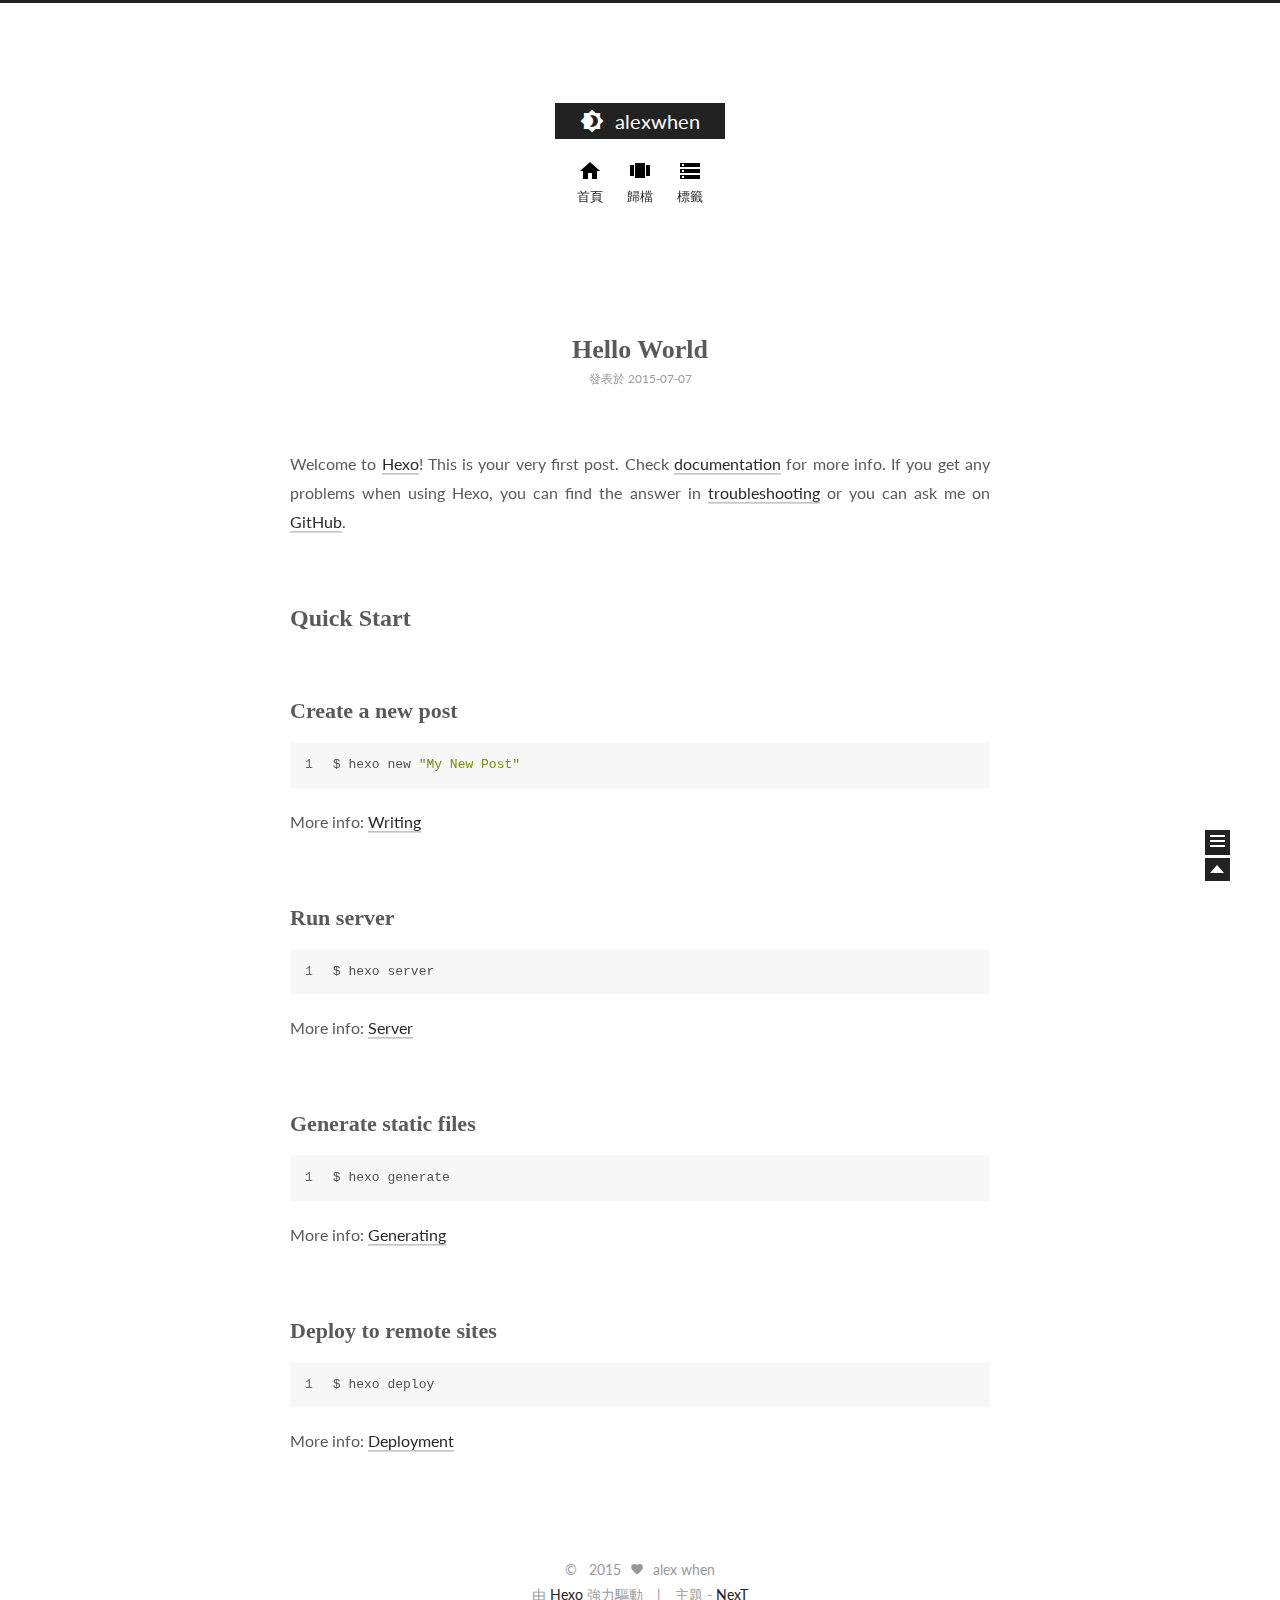
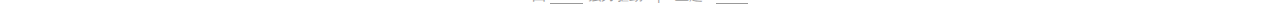
==== commit e0af23b1: "Site updated: 2015-07-07 23:49:56" ====
--- a/index.html
+++ b/index.html
@@ -1,5 +1,5 @@
 <!doctype html>
-<html class="theme-next use-motion theme-next-mist">
+<html class="theme-next use-motion ">
 <head>
   
 
@@ -36,7 +36,7 @@
 
 <script type="text/javascript" id="hexo.configuration">
   var CONFIG = {
-    scheme: 'Mist',
+    scheme: '',
     analytics: {
       google: ''
     },
@@ -297,7 +297,7 @@
 <div class="theme-info">
   主題 -
   <a class="theme-link" href="https://github.com/iissnan/hexo-theme-next">
-    NexT.Mist
+    NexT
   </a>
 </div>
 
--- a/css/main.css
+++ b/css/main.css
@@ -214,51 +214,51 @@
   font-family: Cambria, Georgia, "Microsoft Jhenghei", "Hiragino Sans GB", "Microsoft YaHei", "Times New Roman", serif;
 }
 h1 {
+  font-size: 26px;
+}
+@media (max-width: 767px) {
+  h1 {
+    font-size: 22px;
+  }
+}
+h2 {
   font-size: 24px;
 }
 @media (max-width: 767px) {
-  h1 {
+  h2 {
     font-size: 20px;
   }
 }
-h2 {
+h3 {
   font-size: 22px;
 }
 @media (max-width: 767px) {
-  h2 {
+  h3 {
     font-size: 18px;
   }
 }
-h3 {
+h4 {
   font-size: 20px;
 }
 @media (max-width: 767px) {
-  h3 {
+  h4 {
     font-size: 16px;
   }
 }
-h4 {
+h5 {
   font-size: 18px;
 }
 @media (max-width: 767px) {
-  h4 {
+  h5 {
     font-size: 14px;
   }
 }
-h5 {
+h6 {
   font-size: 16px;
 }
 @media (max-width: 767px) {
-  h5 {
+  h6 {
     font-size: 12px;
-  }
-}
-h6 {
-  font-size: 14px;
-}
-@media (max-width: 767px) {
-  h6 {
-    font-size: 10px;
   }
 }
 p {
@@ -883,7 +883,7 @@
 }
 .site-meta {
   margin: 0;
-  text-align: left;
+  text-align: center;
 }
 @media (max-width: 767px) {
   .site-meta {
@@ -1135,7 +1135,7 @@
   width: 4px;
   height: 4px;
   border-radius: 50%;
-  background: #7effde;
+  background: #77fcff;
 }
 .sidebar-nav {
   margin: 0;
@@ -1473,7 +1473,7 @@
   }
 }
 .posts-collapse {
-  margin-left: 0;
+  margin-left: 55px;
 }
 @media (max-width: 767px) {
   .posts-collapse {
@@ -1915,308 +1915,95 @@
   display: inline;
   content: ") ";
 }
-.test {
-  border: 10px;
-}
-h1,
-h2,
-h3,
-h4,
-h5,
-h6 {
-  margin: 20px 0 10px;
-}
-p {
-  margin: 10px 0;
-}
-a {
-  border-bottom-color: #ccc;
-}
-hr {
-  margin: 20px 0;
-  height: 2px;
-}
-ul li {
-  list-style: circle;
-}
-.btn {
-  padding: 0 10px;
-  border-width: 2px;
-  border-radius: 0;
-}
-.headband {
-  display: none;
-}
-.header {
-  background: #f5f5f5;
-}
-.header-inner {
-  margin-bottom: 80px;
-  padding: 40px 0;
-}
-.header-inner:before,
-.header-inner:after {
-  content: " ";
-  display: table;
-}
-.header-inner:after {
-  clear: both;
-}
-@media (max-width: 767px) {
-  .header-inner {
-    margin-bottom: 50px;
-    padding: 10px;
-  }
-}
-.site-meta {
-  float: left;
-  margin-left: -20px;
-}
-@media (max-width: 767px) {
-  .site-meta {
-    margin-left: 10px;
-  }
-}
-.site-meta .brand {
-  padding: 2px 1px;
-  color: #222;
-  background: none;
-}
-@media (max-width: 767px) {
-  .site-meta .brand {
-    display: block;
-  }
-}
-.site-meta .logo {
-  display: none;
-}
-.site-meta .site-title {
-  font-size: 22px;
-  font-weight: bolder;
-}
-@media (max-width: 767px) {
-  .site-meta .site-title {
-    line-height: 34px;
-  }
-}
-.logo-line-before,
-.logo-line-after {
-  display: block;
-  overflow: hidden;
-  margin: 0 auto;
-  width: 75%;
-}
-@media (max-width: 767px) {
-  .logo-line-before,
-  .logo-line-after {
-    display: none;
-  }
-}
-.logo-line-before i,
-.logo-line-after i {
-  position: relative;
-  display: block;
-  height: 2px;
-  background: #222;
-}
-@media (max-width: 767px) {
-  .logo-line-before i,
-  .logo-line-after i {
-    height: 3px;
-  }
-}
-.use-motion .logo-line-before i {
-  left: -100%;
-}
-.use-motion .logo-line-after i {
-  right: -100%;
-}
-.site-nav-toggle {
-  position: static;
-  float: right;
-}
-.menu {
-  float: right;
-  margin: 8px 0 0 20px;
-  padding: 0 20px;
+@media (max-width: 767px) {
+  .site-nav {
+    position: absolute;
+    left: 0;
+    top: 52px;
+    margin: 0;
+    width: 100%;
+    background: #fff;
+    border-bottom: 1px solid #ddd;
+  }
 }
 @media (max-width: 767px) {
   .menu {
-    margin: 0;
-    padding: 0;
-  }
-}
-.menu br {
-  display: none;
-}
-.menu .menu-item {
-  margin-left: 0;
+    text-align: left;
+  }
 }
 @media (max-width: 767px) {
   .menu .menu-item {
     display: block;
-  }
-}
-.menu .menu-item a {
-  padding: 5px 10px;
-  background: none;
+    margin-left: 0;
+    vertical-align: top;
+  }
+}
+@media (max-width: 767px) {
+  .menu .menu-item br {
+    display: none;
+  }
+}
+@media (max-width: 767px) {
+  .menu .menu-item-icon {
+    font-size: 15px;
+  }
+}
+.site-search {
+  position: absolute;
+  top: 0;
+  right: 0;
+  font-size: 0;
+}
+@media (max-width: 767px) {
+  .site-search {
+    position: static;
+  }
+}
+.site-search form {
+  position: relative;
+  vertical-align: top;
+  background: #222;
+  height: 30px;
+  z-index: 10;
+}
+@media (max-width: 767px) {
+  .site-search form {
+    background: none;
+  }
+}
+.site-search form input {
   border: none;
-  transition-property: background;
-}
-@media (max-width: 767px) {
-  .menu .menu-item a {
-    text-align: left;
-  }
-}
-.menu .menu-item a:hover {
-  background: #e1e1e1;
-}
-.menu a::before {
-  display: none;
-}
-@media (max-width: 767px) {
-  .menu a::before {
-    display: block;
-  }
-}
-@media (max-width: 767px) {
-  .menu {
-    float: none;
-  }
-}
-.menu-left {
-  float: left;
-}
-@media (max-width: 767px) {
-  .menu-left {
-    float: none;
-  }
-}
-.menu-item-icon {
-  display: none;
-}
-.site-search {
-  float: right;
-  margin-top: 8px;
-}
-@media (max-width: 767px) {
-  .site-search {
-    float: none;
-    padding: 0 10px;
-  }
-}
-.site-search input {
-  padding: 3px;
-  border: none;
-  padding-left: 18px;
-  border-radius: 0;
-  width: 140px;
-  background: url("[data-uri]") no-repeat 0 50%;
-  background-size: 12px 12px;
-  outline: none;
-  border-bottom: 1px solid #999;
-  opacity: 0.5;
-}
-.site-search input:focus {
-  opacity: 1;
-}
-.posts-expand {
-  padding-top: 0;
-}
-.posts-expand .post-title,
-.posts-expand .post-meta {
-  text-align: left;
-}
-@media (max-width: 767px) {
-  .posts-expand .post-title,
-  .posts-expand .post-meta {
-    text-align: center;
-  }
-}
-.posts-expand .post-eof {
-  display: none;
-}
-.posts-expand .post {
-  margin-top: 80px;
-}
-.posts-expand .post:first-child {
-  margin-top: 0;
-}
-.posts-expand .post-meta {
-  margin-top: 5px;
-  margin-bottom: 20px;
-}
-.posts-expand .post-title {
-  font-size: 28px;
-  font-weight: 300;
-}
-.posts-expand .post-body img {
-  margin: 0;
-}
-.posts-expand .post-tags {
-  text-align: left;
-}
-.posts-expand .post-tags a {
-  padding: 1px 5px;
-  background: #f5f5f5;
-  border-bottom: none;
-}
-.posts-expand .post-tags a:hover {
-  background: #ccc;
-}
-.posts-expand .post-nav {
-  margin-top: 40px;
-}
-.post-more-link {
-  margin-top: 20px;
-  text-align: left;
-}
-.post-more-link a {
-  padding: 0;
-  font-size: 16px;
-  color: #666;
-  background: none;
-  border: none;
-  border-bottom: 2px solid #666;
-  transition-property: border;
-}
-.post-more-link a:hover {
-  border-bottom-color: #222;
-}
-.page-post-detail .post-title,
-.page-post-detail .post-meta {
-  text-align: center;
-}
-.page-post-detail .post-meta {
-  margin-bottom: 60px;
-}
-.pagination {
-  margin: 80px 0 0;
-  text-align: left;
-}
-@media (max-width: 767px) {
-  .pagination {
-    margin: 80px 10px 0;
-    text-align: center;
-  }
-}
-.footer {
-  margin-top: 80px;
-  padding: 10px 0;
-  background: #f5f5f5;
-  color: #666;
-}
-.footer-inner {
-  margin: 0 auto;
-  text-align: left;
-}
-@media (max-width: 767px) {
-  .footer-inner {
-    text-align: center;
-  }
-}
-.full-image.full-image.full-image {
-  max-width: 100%;
-  width: auto;
-  margin: 0;
-}
+  color: #ccc;
+  background: transparent url("/images/searchicon.png") no-repeat 10px 40%;
+  background-size: 15px 15px;
+}
+@media (max-width: 767px) {
+  .site-search form input {
+    color: #222;
+  }
+}
+.use-motion .site-search form {
+  top: -50px;
+}
+@media (max-width: 767px) {
+  .use-motion .site-search form {
+    top: 0 !important;
+  }
+}
+.site-search-toggle {
+  position: absolute;
+  right: 0;
+  top: 0;
+  padding: 5px;
+  width: 15px;
+  height: 20px;
+  cursor: pointer;
+  vertical-align: top;
+  background: #222 url("/images/searchicon.png") no-repeat 50% 40%;
+  background-size: 15px 15px;
+}
+@media (max-width: 767px) {
+  .site-search-toggle {
+    display: none;
+  }
+}
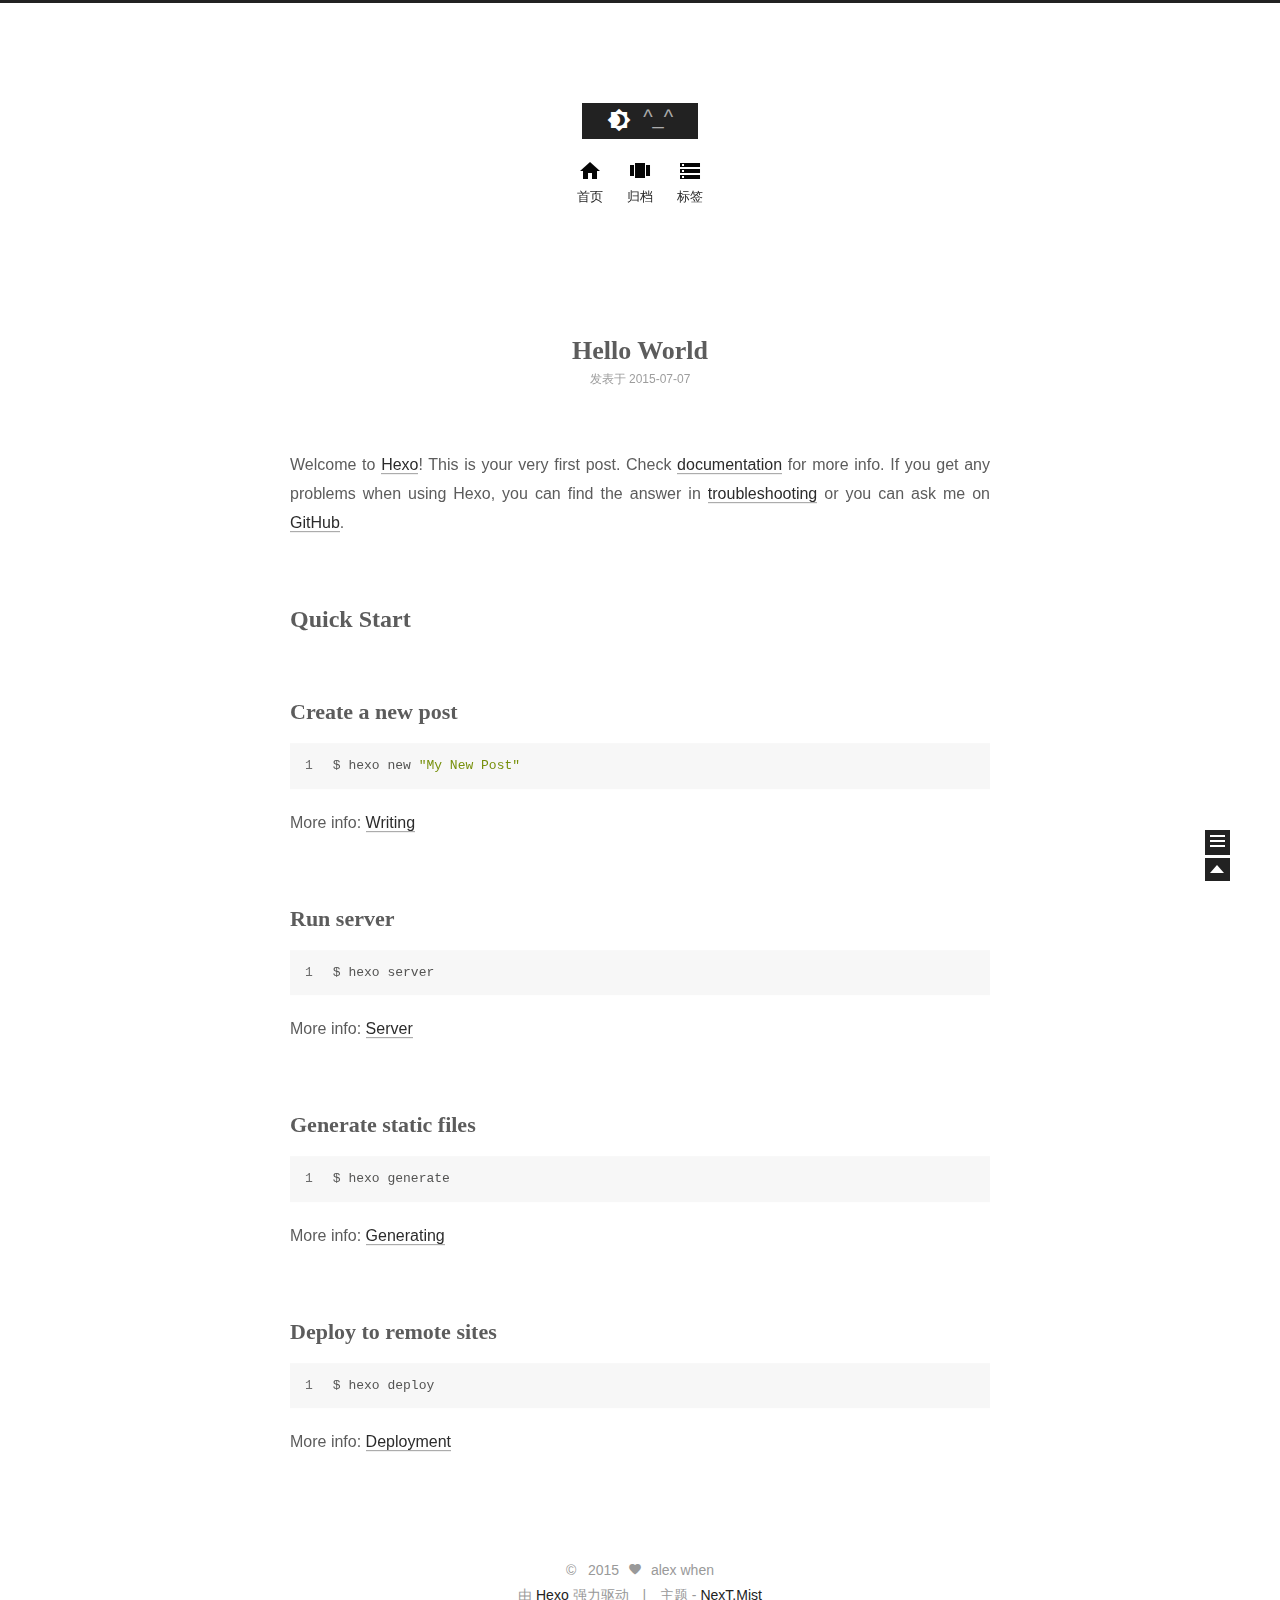
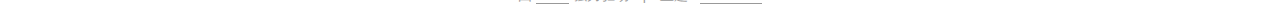
==== commit 23f8105c: "Site updated: 2015-07-07 23:58:12" ====
--- a/index.html
+++ b/index.html
@@ -1,5 +1,5 @@
 <!doctype html>
-<html class="theme-next use-motion ">
+<html class="theme-next use-motion theme-next-mist">
 <head>
   
 
@@ -16,8 +16,6 @@
 
 
 
-  <link href='http://fonts.googleapis.com/css?family=Lato:300,400,700,400italic&subset=latin,latin-ext' rel='stylesheet' type='text/css'>
-
 
 <link rel="stylesheet" type="text/css" href="/css/main.css?v=0.4.3"/>
 
@@ -36,7 +34,7 @@
 
 <script type="text/javascript" id="hexo.configuration">
   var CONFIG = {
-    scheme: '',
+    scheme: 'Mist',
     analytics: {
       google: ''
     },
@@ -47,7 +45,7 @@
 
 
 
-  <title> alexwhen </title>
+  <title> ^_^ </title>
 </head>
 
 <body>
@@ -74,7 +72,7 @@
       <span class="logo">
         <i class="icon-logo"></i>
       </span>
-      <span class="site-title">alexwhen</span>
+      <span class="site-title">^_^</span>
   </a>
   <span class="logo-line-after"><i></i></span>
 </h1>
@@ -97,7 +95,7 @@
         <li class="menu-item menu-item-home">
           <a href="/">
             <i class="menu-item-icon icon-home"></i> <br />
-            首頁
+            首页
           </a>
         </li>
       
@@ -105,7 +103,7 @@
         <li class="menu-item menu-item-archives">
           <a href="/archives">
             <i class="menu-item-icon icon-archives"></i> <br />
-            歸檔
+            归档
           </a>
         </li>
       
@@ -113,7 +111,7 @@
         <li class="menu-item menu-item-tags">
           <a href="/tags">
             <i class="menu-item-icon icon-tags"></i> <br />
-            標籤
+            标签
           </a>
         </li>
       
@@ -154,7 +152,7 @@
 
       <div class="post-meta">
         <span class="post-time">
-          發表於 2015-07-07
+          发表于 2015-07-07
         </span>
 
         
@@ -227,7 +225,7 @@
 
       <div class="site-overview">
         <div class="site-author motion-element">
-          <img class="site-author-image" src="/images/default_avatar.jpg" alt="alex when" />
+          <img class="site-author-image" src="/images/a.jpg" alt="alex when" />
           <p class="site-author-name">alex when</p>
         </div>
         <p class="site-description motion-element"></p>
@@ -235,21 +233,21 @@
           <div class="site-state-item site-state-posts">
             <a href="/archives">
               <span class="site-state-item-count">1</span>
-              <span class="site-state-item-name">文章</span>
+              <span class="site-state-item-name">日志</span>
             </a>
           </div>
 
           <div class="site-state-item site-state-categories">
             
               <span class="site-state-item-count">0</span>
-              <span class="site-state-item-name">分類</span>
+              <span class="site-state-item-name">分类</span>
               
           </div>
 
           <div class="site-state-item site-state-tags">
             <a href="/tags">
               <span class="site-state-item-count">0</span>
-              <span class="site-state-item-name">標籤</span>
+              <span class="site-state-item-name">标签</span>
               </a>
           </div>
 
@@ -291,13 +289,13 @@
 </div>
 
 <div class="powered-by">
-  由 <a class="theme-link" href="http://hexo.io">Hexo</a> 強力驅動
+  由 <a class="theme-link" href="http://hexo.io">Hexo</a> 强力驱动
 </div>
 
 <div class="theme-info">
-  主題 -
+  主题 -
   <a class="theme-link" href="https://github.com/iissnan/hexo-theme-next">
-    NexT
+    NexT.Mist
   </a>
 </div>
 
--- a/css/main.css
+++ b/css/main.css
@@ -1135,7 +1135,7 @@
   width: 4px;
   height: 4px;
   border-radius: 50%;
-  background: #77fcff;
+  background: #ff74d7;
 }
 .sidebar-nav {
   margin: 0;
